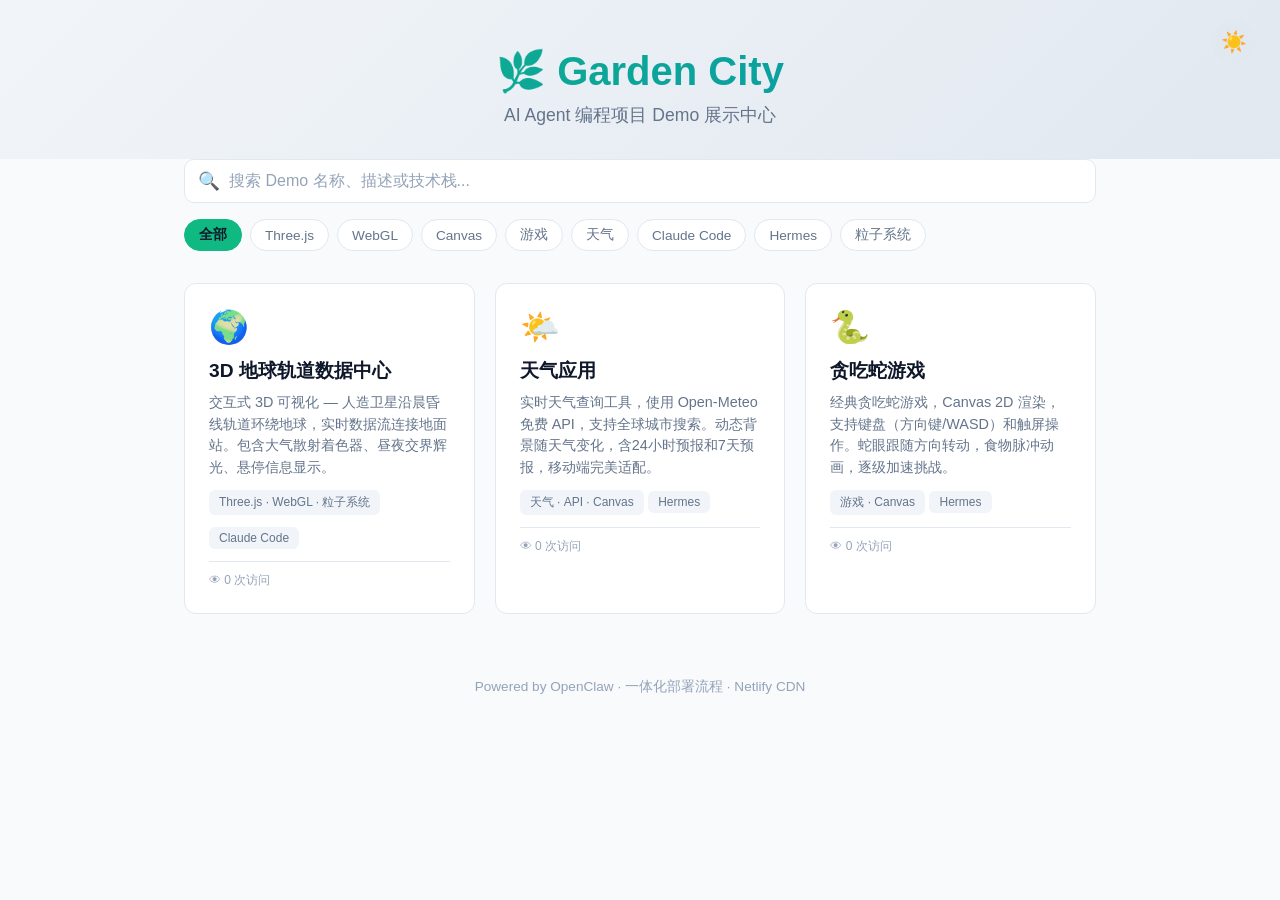
==== index.html @ d99835b2 "feat: 添加天气应用和贪吃蛇游戏 Demo - 新增 demos/weather-app/ — 实时天气查询，使用 Open-Meteo 免费 API - 新增 demos/snake-game/" ====
<!DOCTYPE html>
<html lang="zh-CN" data-theme="dark">
<head>
  <meta charset="UTF-8">
  <meta name="viewport" content="width=device-width, initial-scale=1.0">
  <title>Garden City — AI Agent Demo Hub</title>

  <!-- SEO Meta Tags -->
  <meta name="description" content="所有 AI Agent 的编程项目 Demo 统一展示中心">
  <meta name="keywords" content="AI Agent, Demo, 编程, OpenClaw, Claude Code, Hermes">
  <meta name="author" content="AI Agent Team">
  <meta name="robots" content="index, follow">

  <!-- Open Graph Tags -->
  <meta property="og:title" content="Garden City — AI Agent Demo Hub">
  <meta property="og:description" content="所有 AI Agent 的编程项目 Demo 统一展示中心">
  <meta property="og:type" content="website">
  <meta property="og:url" content="https://garden-city.netlify.app">
  <meta property="og:site_name" content="Garden City">

  <!-- Twitter Card Tags -->
  <meta name="twitter:card" content="summary_large_image">
  <meta name="twitter:title" content="Garden City — AI Agent Demo Hub">
  <meta name="twitter:description" content="所有 AI Agent 的编程项目 Demo 统一展示中心">

  <!-- Favicon -->
  <link rel="icon" type="image/svg+xml" href="favicon.svg">

  <!-- PWA 清单文件 -->
  <link rel="manifest" href="manifest.json">
  <meta name="theme-color" content="#34d399">
  <meta name="apple-mobile-web-app-capable" content="yes">
  <meta name="apple-mobile-web-app-status-bar-style" content="black-translucent">

  <!-- JSON-LD Structured Data -->
  <script type="application/ld+json">
  {
    "@context": "https://schema.org",
    "@type": "WebSite",
    "name": "Garden City",
    "url": "https://garden-city.netlify.app",
    "description": "AI Agent 编程项目 Demo 展示中心",
    "author": {
      "@type": "Organization",
      "name": "AI Agent Team"
    }
  }
  </script>

  <style>
    /* CSS 变量 - 暗色主题（默认） */
    :root,
    [data-theme="dark"] {
      --bg-primary: #0f172a;
      --bg-secondary: #1e293b;
      --bg-card: #1e293b;
      --text-primary: #e2e8f0;
      --text-secondary: #94a3b8;
      --text-muted: #64748b;
      --border-color: #334155;
      --accent-primary: #34d399;
      --accent-secondary: #06b6d4;
      --header-gradient-start: #1e293b;
      --header-gradient-end: #0f172a;
      --card-title: #f1f5f9;
      --card-shadow: rgba(0,0,0,0.3);
      --tag-bg: #334155;
      --clear-btn-bg: #334155;
      --clear-btn-hover: #475569;
      --footer-color: #475569;
      --theme-toggle-bg: #334155;
      --theme-toggle-hover: #475569;
    }

    /* CSS 变量 - 亮色主题 */
    [data-theme="light"] {
      --bg-primary: #f8fafc;
      --bg-secondary: #ffffff;
      --bg-card: #ffffff;
      --text-primary: #1e293b;
      --text-secondary: #64748b;
      --text-muted: #94a3b8;
      --border-color: #e2e8f0;
      --accent-primary: #10b981;
      --accent-secondary: #0891b2;
      --header-gradient-start: #f1f5f9;
      --header-gradient-end: #e2e8f0;
      --card-title: #0f172a;
      --card-shadow: rgba(0,0,0,0.1);
      --tag-bg: #f1f5f9;
      --clear-btn-bg: #e2e8f0;
      --clear-btn-hover: #cbd5e1;
      --footer-color: #94a3b8;
      --theme-toggle-bg: #e2e8f0;
      --theme-toggle-hover: #cbd5e1;
    }

    * { margin: 0; padding: 0; box-sizing: border-box; }
    body {
      font-family: -apple-system, BlinkMacSystemFont, 'Segoe UI', sans-serif;
      background: var(--bg-primary);
      color: var(--text-primary);
      min-height: 100vh;
      display: flex;
      flex-direction: column;
      align-items: center;
      transition: background-color 0.3s ease, color 0.3s ease;
    }
    .header {
      position: relative;
      width: 100%;
      padding: 48px 24px 32px;
      text-align: center;
      background: linear-gradient(135deg, var(--header-gradient-start) 0%, var(--header-gradient-end) 100%);
      transition: background 0.3s ease;
    }
    .header h1 {
      font-size: 2.5rem;
      background: linear-gradient(135deg, var(--accent-primary), var(--accent-secondary));
      -webkit-background-clip: text;
      -webkit-text-fill-color: transparent;
      margin-bottom: 8px;
    }
    .header p { color: var(--text-secondary); font-size: 1.1rem; transition: color 0.3s ease; }

    /* 主题切换按钮 */
    .theme-toggle {
      position: absolute;
      top: 20px;
      right: 24px;
      background: var(--theme-toggle-bg);
      border: 1px solid var(--border-color);
      border-radius: 50%;
      width: 44px;
      height: 44px;
      cursor: pointer;
      display: flex;
      align-items: center;
      justify-content: center;
      font-size: 1.3rem;
      transition: background 0.3s ease, border-color 0.3s ease, transform 0.2s;
      z-index: 10;
    }
    .theme-toggle:hover {
      background: var(--theme-toggle-hover);
      transform: scale(1.1);
    }
    .theme-toggle:active {
      transform: scale(0.95);
    }
    .theme-toggle .icon-sun,
    .theme-toggle .icon-moon {
      transition: opacity 0.3s ease, transform 0.3s ease;
      position: absolute;
    }
    .theme-toggle .icon-sun {
      opacity: 0;
      transform: rotate(-90deg) scale(0);
    }
    .theme-toggle .icon-moon {
      opacity: 1;
      transform: rotate(0deg) scale(1);
    }
    [data-theme="light"] .theme-toggle .icon-sun {
      opacity: 1;
      transform: rotate(0deg) scale(1);
    }
    [data-theme="light"] .theme-toggle .icon-moon {
      opacity: 0;
      transform: rotate(90deg) scale(0);
    }

    /* 搜索和筛选区域 */
    .search-filter {
      max-width: 960px;
      width: 100%;
      padding: 0 24px 16px;
    }
    .search-box {
      position: relative;
      margin-bottom: 16px;
    }
    .search-box input {
      width: 100%;
      padding: 12px 16px 12px 44px;
      background: var(--bg-card);
      border: 1px solid var(--border-color);
      border-radius: 10px;
      color: var(--text-primary);
      font-size: 1rem;
      outline: none;
      transition: border-color 0.2s, box-shadow 0.2s, background 0.3s ease, color 0.3s ease;
    }
    .search-box input::placeholder {
      color: var(--text-muted);
    }
    .search-box input:focus {
      border-color: var(--accent-primary);
      box-shadow: 0 0 0 3px rgba(52, 211, 153, 0.15);
    }
    .search-box .search-icon {
      position: absolute;
      left: 14px;
      top: 50%;
      transform: translateY(-50%);
      color: var(--text-muted);
      font-size: 1.1rem;
      pointer-events: none;
    }
    .search-box .clear-btn {
      position: absolute;
      right: 12px;
      top: 50%;
      transform: translateY(-50%);
      background: var(--clear-btn-bg);
      border: none;
      color: var(--text-secondary);
      font-size: 0.85rem;
      cursor: pointer;
      padding: 4px 8px;
      border-radius: 6px;
      display: none;
      transition: background 0.2s;
    }
    .search-box .clear-btn:hover {
      background: var(--clear-btn-hover);
    }
    .search-box .clear-btn.visible {
      display: block;
    }

    /* 标签筛选按钮 */
    .filter-tags {
      display: flex;
      flex-wrap: wrap;
      gap: 8px;
    }
    .filter-tag {
      padding: 6px 14px;
      background: var(--bg-card);
      border: 1px solid var(--border-color);
      border-radius: 20px;
      color: var(--text-secondary);
      font-size: 0.85rem;
      cursor: pointer;
      transition: all 0.2s;
      user-select: none;
    }
    .filter-tag:hover {
      border-color: var(--accent-primary);
      color: var(--accent-primary);
    }
    .filter-tag.active {
      background: var(--accent-primary);
      border-color: var(--accent-primary);
      color: #0f172a;
      font-weight: 600;
    }

    .container {
      max-width: 960px;
      width: 100%;
      padding: 16px 24px 32px;
    }
    .demo-grid {
      display: grid;
      grid-template-columns: repeat(auto-fill, minmax(280px, 1fr));
      gap: 20px;
    }
    .demo-card {
      background: var(--bg-card);
      border-radius: 12px;
      padding: 24px;
      transition: transform 0.2s, box-shadow 0.2s, background 0.3s ease, border-color 0.3s ease;
      text-decoration: none;
      color: inherit;
      display: block;
      border: 1px solid var(--border-color);
    }
    .demo-card:hover {
      transform: translateY(-4px);
      box-shadow: 0 8px 24px var(--card-shadow);
      border-color: var(--accent-primary);
    }
    .demo-card .icon { font-size: 2rem; margin-bottom: 12px; }
    .demo-card h3 { font-size: 1.2rem; margin-bottom: 8px; color: var(--card-title); transition: color 0.3s ease; }
    .demo-card p { font-size: 0.9rem; color: var(--text-secondary); line-height: 1.5; transition: color 0.3s ease; }
    .demo-card .tag {
      display: inline-block;
      margin-top: 12px;
      padding: 4px 10px;
      background: var(--tag-bg);
      border-radius: 6px;
      font-size: 0.75rem;
      color: var(--text-secondary);
      transition: background 0.3s ease, color 0.3s ease;
    }

    /* 访问统计样式 */
    .demo-stats {
      display: flex;
      align-items: center;
      gap: 12px;
      margin-top: 12px;
      padding-top: 10px;
      border-top: 1px solid var(--border-color);
      font-size: 0.75rem;
      color: var(--text-muted);
      transition: border-color 0.3s ease, color 0.3s ease;
    }
    .demo-stats .stats-visits {
      white-space: nowrap;
    }
    .demo-stats .stats-date {
      white-space: nowrap;
    }

    /* 隐藏的卡片（筛选时用） */
    .demo-card.hidden {
      display: none;
    }

    /* 无结果提示 */
    .no-results {
      text-align: center;
      padding: 60px 24px;
      color: var(--text-muted);
      display: none;
      transition: color 0.3s ease;
    }
    .no-results.visible {
      display: block;
    }
    .no-results .icon { font-size: 3rem; margin-bottom: 12px; }
    .no-results p { font-size: 1rem; }

    .empty {
      text-align: center;
      padding: 80px 24px;
      color: var(--text-muted);
    }
    .empty .icon { font-size: 4rem; margin-bottom: 16px; }
    .footer {
      text-align: center;
      padding: 32px 24px;
      color: var(--footer-color);
      font-size: 0.85rem;
      transition: color 0.3s ease;
    }

    /* 移动端响应式 */
    @media (max-width: 600px) {
      .header { padding: 32px 16px 24px; }
      .header h1 { font-size: 1.8rem; }
      .header p { font-size: 0.95rem; }
      .search-filter { padding: 0 16px 12px; }
      .search-box input { font-size: 0.9rem; padding: 10px 14px 10px 40px; }
      .filter-tag { padding: 5px 12px; font-size: 0.8rem; }
      .container { padding: 12px 16px 24px; }
      .demo-grid { grid-template-columns: 1fr; }
      .theme-toggle { top: 16px; right: 16px; width: 40px; height: 40px; font-size: 1.1rem; }
    }

    /* ========== Loading 动画 ========== */
    /* 骨架屏 Loading 效果 — 页面加载时显示 */
    .loading-overlay {
      position: fixed;
      inset: 0;
      z-index: 9999;
      background: var(--bg-primary);
      display: flex;
      flex-direction: column;
      align-items: center;
      justify-content: center;
      transition: opacity 0.4s ease, visibility 0.4s ease;
    }
    .loading-overlay.fade-out {
      opacity: 0;
      visibility: hidden;
    }
    /* 旋转加载图标 */
    .loading-spinner {
      width: 48px;
      height: 48px;
      border: 4px solid var(--border-color);
      border-top-color: var(--accent-primary);
      border-radius: 50%;
      animation: spin 0.8s linear infinite;
    }
    @keyframes spin {
      to { transform: rotate(360deg); }
    }
    .loading-text {
      margin-top: 16px;
      font-size: 0.95rem;
      color: var(--text-secondary);
    }
    /* 骨架屏卡片效果 — 模拟内容占位 */
    .skeleton-grid {
      max-width: 960px;
      width: 100%;
      padding: 16px 24px 32px;
      display: grid;
      grid-template-columns: repeat(auto-fill, minmax(280px, 1fr));
      gap: 20px;
    }
    .skeleton-card {
      background: var(--bg-card);
      border: 1px solid var(--border-color);
      border-radius: 12px;
      padding: 24px;
      overflow: hidden;
      position: relative;
    }
    .skeleton-card::after {
      content: '';
      position: absolute;
      inset: 0;
      background: linear-gradient(90deg, transparent 0%, rgba(255,255,255,0.04) 50%, transparent 100%);
      animation: shimmer 1.5s ease-in-out infinite;
    }
    @keyframes shimmer {
      0%   { transform: translateX(-100%); }
      100% { transform: translateX(100%); }
    }
    .skeleton-icon {
      width: 48px; height: 48px;
      border-radius: 8px;
      background: var(--border-color);
      margin-bottom: 12px;
    }
    .skeleton-title {
      width: 70%;
      height: 18px;
      border-radius: 4px;
      background: var(--border-color);
      margin-bottom: 10px;
    }
    .skeleton-desc {
      width: 100%;
      height: 12px;
      border-radius: 4px;
      background: var(--border-color);
      margin-bottom: 6px;
    }
    .skeleton-desc.short {
      width: 60%;
    }
    .skeleton-tag {
      width: 100px;
      height: 20px;
      border-radius: 6px;
      background: var(--border-color);
      margin-top: 12px;
    }
  </style>
</head>
<body>
  <!-- Loading 骨架屏覆盖层 — 页面内容就绪后自动隐藏 -->
  <div class="loading-overlay" id="loadingOverlay">
    <div class="loading-spinner"></div>
    <span class="loading-text">加载中...</span>
    <!-- 骨架屏卡片预览 -->
    <div class="skeleton-grid" style="margin-top: 32px;">
      <div class="skeleton-card">
        <div class="skeleton-icon"></div>
        <div class="skeleton-title"></div>
        <div class="skeleton-desc"></div>
        <div class="skeleton-desc short"></div>
        <div class="skeleton-tag"></div>
      </div>
      <div class="skeleton-card">
        <div class="skeleton-icon"></div>
        <div class="skeleton-title"></div>
        <div class="skeleton-desc"></div>
        <div class="skeleton-desc short"></div>
        <div class="skeleton-tag"></div>
      </div>
    </div>
  </div>

  <div class="header">
    <button class="theme-toggle" id="themeToggle" title="切换主题">
      <span class="icon-sun">☀️</span>
      <span class="icon-moon">🌙</span>
    </button>
    <h1>🌿 Garden City</h1>
    <p>AI Agent 编程项目 Demo 展示中心</p>
  </div>

  <!-- 搜索框和标签筛选 -->
  <div class="search-filter">
    <div class="search-box">
      <span class="search-icon">🔍</span>
      <input type="text" id="searchInput" placeholder="搜索 Demo 名称、描述或技术栈..." autocomplete="off">
      <button class="clear-btn" id="clearBtn" title="清空搜索">✕</button>
    </div>
    <div class="filter-tags" id="filterTags">
      <button class="filter-tag active" data-tag="all">全部</button>
      <button class="filter-tag" data-tag="Three.js">Three.js</button>
      <button class="filter-tag" data-tag="WebGL">WebGL</button>
      <button class="filter-tag" data-tag="Canvas">Canvas</button>
      <button class="filter-tag" data-tag="游戏">游戏</button>
      <button class="filter-tag" data-tag="天气">天气</button>
      <button class="filter-tag" data-tag="Claude Code">Claude Code</button>
      <button class="filter-tag" data-tag="Hermes">Hermes</button>
      <button class="filter-tag" data-tag="粒子系统">粒子系统</button>
    </div>
  </div>

  <div class="container">
    <div class="demo-grid" id="demoGrid">
      <!-- 3D 地球轨道数据中心 -->
      <a href="demos/3d-earth/" class="demo-card" data-demo-id="3d-earth" data-tags="Three.js,WebGL,粒子系统,Claude Code">
        <div class="icon">🌍</div>
        <h3>3D 地球轨道数据中心</h3>
        <p>交互式 3D 可视化 — 人造卫星沿晨昏线轨道环绕地球，实时数据流连接地面站。包含大气散射着色器、昼夜交界辉光、悬停信息显示。</p>
        <span class="tag">Three.js · WebGL · 粒子系统</span>
        <span class="tag">Claude Code</span>
      </a>

      <!-- 天气应用 -->
      <a href="demos/weather-app/" class="demo-card" data-demo-id="weather-app" data-tags="天气,Canvas,API,Hermes">
        <div class="icon">🌤️</div>
        <h3>天气应用</h3>
        <p>实时天气查询工具，使用 Open-Meteo 免费 API，支持全球城市搜索。动态背景随天气变化，含24小时预报和7天预报，移动端完美适配。</p>
        <span class="tag">天气 · API · Canvas</span>
        <span class="tag">Hermes</span>
      </a>

      <!-- 贪吃蛇游戏 -->
      <a href="demos/snake-game/" class="demo-card" data-demo-id="snake-game" data-tags="游戏,Canvas,Hermes">
        <div class="icon">🐍</div>
        <h3>贪吃蛇游戏</h3>
        <p>经典贪吃蛇游戏，Canvas 2D 渲染，支持键盘（方向键/WASD）和触屏操作。蛇眼跟随方向转动，食物脉冲动画，逐级加速挑战。</p>
        <span class="tag">游戏 · Canvas</span>
        <span class="tag">Hermes</span>
      </a>
    </div>

    <!-- 无搜索结果提示 -->
    <div class="no-results" id="noResults">
      <div class="icon">🔍</div>
      <p>没有找到匹配的 Demo</p>
    </div>
  </div>

  <div class="footer">
    Powered by OpenClaw · 一体化部署流程 · Netlify CDN
  </div>

  <!-- 访问统计脚本（defer 异步加载，不阻塞渲染） -->
  <script src="stats.js" defer></script>

  <script>
    // ========== 性能优化：Loading 动画 + Service Worker 注册 ==========

    // 隐藏 Loading 骨架屏
    function hideLoadingOverlay() {
      var overlay = document.getElementById('loadingOverlay');
      if (overlay) {
        overlay.classList.add('fade-out');
        // 动画结束后移除 DOM
        setTimeout(function () {
          overlay.remove();
        }, 500);
      }
    }

    // 页面加载完成后隐藏 Loading
    if (document.readyState === 'complete') {
      hideLoadingOverlay();
    } else {
      window.addEventListener('load', hideLoadingOverlay);
    }

    // 安全保底：最长显示 3 秒后强制隐藏
    setTimeout(hideLoadingOverlay, 3000);

    // 注册 Service Worker（PWA 离线缓存支持）
    if ('serviceWorker' in navigator) {
      window.addEventListener('load', function () {
        navigator.serviceWorker.register('/sw.js')
          .then(function (reg) {
            console.log('[App] Service Worker registered, scope:', reg.scope);
          })
          .catch(function (err) {
            console.warn('[App] Service Worker registration failed:', err);
          });
      });
    }

    // 渲染卡片上的访问统计（在 stats.js 加载完成后执行）
    if (typeof GardenStats !== 'undefined') {
      GardenStats.renderCards();
    } else {
      // stats.js 使用 defer，可能还未加载完成
      window.addEventListener('load', function () {
        if (typeof GardenStats !== 'undefined') {
          GardenStats.renderCards();
        }
      });
    }
  </script>

  <script>
    // 主题切换功能
    (function () {
      const html = document.documentElement;
      const themeToggle = document.getElementById('themeToggle');
      const STORAGE_KEY = 'garden-city-theme';

      // 获取初始主题：优先 localStorage，其次系统偏好
      function getInitialTheme() {
        const saved = localStorage.getItem(STORAGE_KEY);
        if (saved === 'light' || saved === 'dark') return saved;
        // 检测系统偏好
        if (window.matchMedia && window.matchMedia('(prefers-color-scheme: light)').matches) {
          return 'light';
        }
        return 'dark';
      }

      // 应用主题
      function applyTheme(theme) {
        html.setAttribute('data-theme', theme);
        localStorage.setItem(STORAGE_KEY, theme);
      }

      // 初始化主题
      applyTheme(getInitialTheme());

      // 切换按钮点击事件
      themeToggle.addEventListener('click', function () {
        const current = html.getAttribute('data-theme');
        const next = current === 'dark' ? 'light' : 'dark';
        applyTheme(next);
      });

      // 监听系统主题变化（可选：如果用户未手动选择则跟随系统）
      if (window.matchMedia) {
        window.matchMedia('(prefers-color-scheme: dark)').addEventListener('change', function (e) {
          const saved = localStorage.getItem(STORAGE_KEY);
          // 仅当用户未手动设置时才跟随系统
          if (!saved) {
            applyTheme(e.matches ? 'dark' : 'light');
          }
        });
      }
    })();

    // 搜索和筛选功能
    (function () {
      const searchInput = document.getElementById('searchInput');
      const clearBtn = document.getElementById('clearBtn');
      const filterTags = document.getElementById('filterTags');
      const demoGrid = document.getElementById('demoGrid');
      const noResults = document.getElementById('noResults');
      const cards = demoGrid.querySelectorAll('.demo-card');
      const tagButtons = filterTags.querySelectorAll('.filter-tag');

      let activeTag = 'all'; // 当前激活的标签

      // 清空搜索框
      clearBtn.addEventListener('click', function () {
        searchInput.value = '';
        clearBtn.classList.remove('visible');
        filterCards();
        searchInput.focus();
      });

      // 搜索框输入事件 — 实时过滤
      searchInput.addEventListener('input', function () {
        clearBtn.classList.toggle('visible', searchInput.value.length > 0);
        filterCards();
      });

      // 标签按钮点击事件
      tagButtons.forEach(function (btn) {
        btn.addEventListener('click', function () {
          // 更新激活状态
          tagButtons.forEach(function (b) { b.classList.remove('active'); });
          btn.classList.add('active');
          activeTag = btn.getAttribute('data-tag');
          filterCards();
        });
      });

      // 核心过滤逻辑
      function filterCards() {
        const query = searchInput.value.trim().toLowerCase();
        let visibleCount = 0;

        cards.forEach(function (card) {
          const title = card.querySelector('h3').textContent.toLowerCase();
          const desc = card.querySelector('p').textContent.toLowerCase();
          const tags = (card.getAttribute('data-tags') || '').toLowerCase();
          const tagSpan = card.querySelector('.tag');
          const tagText = tagSpan ? tagSpan.textContent.toLowerCase() : '';

          // 搜索匹配：标题、描述、标签
          const matchesSearch = !query
            || title.includes(query)
            || desc.includes(query)
            || tags.includes(query)
            || tagText.includes(query);

          // 标签匹配
          const matchesTag = activeTag === 'all'
            || tags.split(',').some(function (t) { return t.trim() === activeTag.toLowerCase(); });

          if (matchesSearch && matchesTag) {
            card.classList.remove('hidden');
            visibleCount++;
          } else {
            card.classList.add('hidden');
          }
        });

        // 显示/隐藏无结果提示
        noResults.classList.toggle('visible', visibleCount === 0);
      }
    })();
  </script>
</body>
</html>
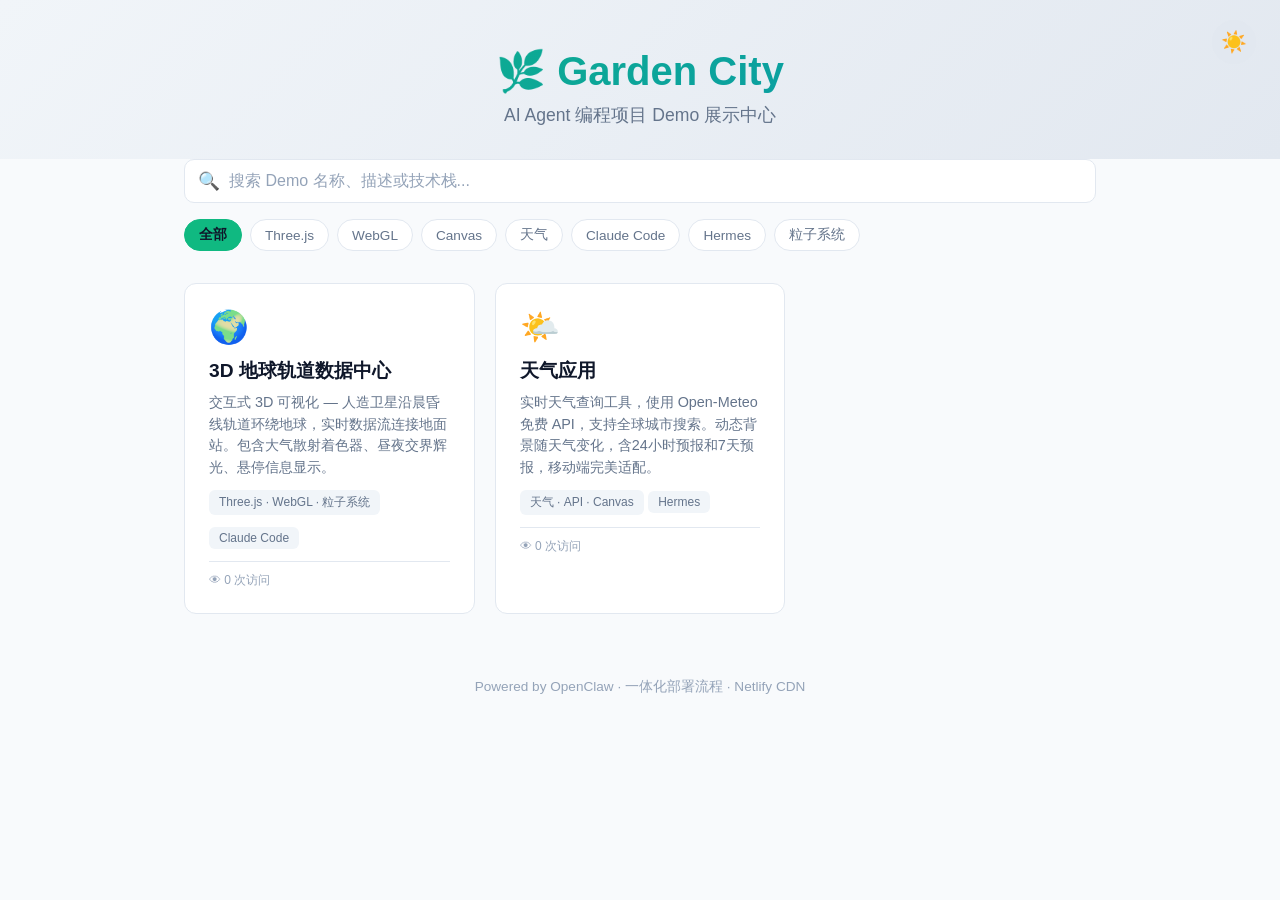
==== commit 78e667ff: "feat: 项目优化 — 返回按钮 + 移除贪吃蛇 + 完善项目规则 - 3D 地球 Demo 添加返回主页按钮 - 移除贪吃蛇游戏 Demo（从首页、项目结构、文档） - README.md 新增分" ====
--- a/index.html
+++ b/index.html
@@ -333,6 +333,19 @@
     }
     .no-results .icon { font-size: 3rem; margin-bottom: 12px; }
     .no-results p { font-size: 1rem; }
+
+    /* 屏幕阅读器专用 - 仅对辅助技术可见 */
+    .sr-only {
+      position: absolute;
+      width: 1px;
+      height: 1px;
+      padding: 0;
+      margin: -1px;
+      overflow: hidden;
+      clip: rect(0, 0, 0, 0);
+      white-space: nowrap;
+      border: 0;
+    }
 
     .empty {
       text-align: center;
@@ -489,29 +502,29 @@
   </div>
 
   <!-- 搜索框和标签筛选 -->
-  <div class="search-filter">
+  <div class="search-filter" role="search" aria-label="Demo 搜索和筛选">
     <div class="search-box">
-      <span class="search-icon">🔍</span>
-      <input type="text" id="searchInput" placeholder="搜索 Demo 名称、描述或技术栈..." autocomplete="off">
-      <button class="clear-btn" id="clearBtn" title="清空搜索">✕</button>
+      <span class="search-icon" aria-hidden="true">🔍</span>
+      <input type="text" id="searchInput" placeholder="搜索 Demo 名称、描述或技术栈..." autocomplete="off" aria-label="搜索 Demo" aria-describedby="searchHelp">
+      <span id="searchHelp" class="sr-only">输入关键词搜索 Demo 名称、描述或技术栈</span>
+      <button class="clear-btn" id="clearBtn" title="清空搜索" aria-label="清空搜索" aria-hidden="true">✕</button>
     </div>
-    <div class="filter-tags" id="filterTags">
-      <button class="filter-tag active" data-tag="all">全部</button>
-      <button class="filter-tag" data-tag="Three.js">Three.js</button>
-      <button class="filter-tag" data-tag="WebGL">WebGL</button>
-      <button class="filter-tag" data-tag="Canvas">Canvas</button>
-      <button class="filter-tag" data-tag="游戏">游戏</button>
-      <button class="filter-tag" data-tag="天气">天气</button>
-      <button class="filter-tag" data-tag="Claude Code">Claude Code</button>
-      <button class="filter-tag" data-tag="Hermes">Hermes</button>
-      <button class="filter-tag" data-tag="粒子系统">粒子系统</button>
+    <div class="filter-tags" id="filterTags" role="group" aria-label="Demo 分类筛选">
+      <button class="filter-tag active" data-tag="all" aria-pressed="true">全部</button>
+      <button class="filter-tag" data-tag="Three.js" aria-pressed="false">Three.js</button>
+      <button class="filter-tag" data-tag="WebGL" aria-pressed="false">WebGL</button>
+      <button class="filter-tag" data-tag="Canvas" aria-pressed="false">Canvas</button>
+      <button class="filter-tag" data-tag="天气" aria-pressed="false">天气</button>
+      <button class="filter-tag" data-tag="Claude Code" aria-pressed="false">Claude Code</button>
+      <button class="filter-tag" data-tag="Hermes" aria-pressed="false">Hermes</button>
+      <button class="filter-tag" data-tag="粒子系统" aria-pressed="false">粒子系统</button>
     </div>
   </div>
 
-  <div class="container">
-    <div class="demo-grid" id="demoGrid">
-      <!-- 3D 地球轨道数据中心 -->
-      <a href="demos/3d-earth/" class="demo-card" data-demo-id="3d-earth" data-tags="Three.js,WebGL,粒子系统,Claude Code">
+  <main class="container" aria-label="Demo 列表">
+    <div class="demo-grid" id="demoGrid" role="list" aria-label="AI Agent Demo 展示列表">
+       <!-- 3D 地球轨道数据中心 -->
+       <a href="demos/3d-earth/" class="demo-card" data-demo-id="3d-earth" data-tags="Three.js,WebGL,粒子系统,Claude Code" role="listitem" aria-label="3D 地球轨道数据中心: 交互式 3D 可视化，使用 Three.js 和 WebGL 技术">
         <div class="icon">🌍</div>
         <h3>3D 地球轨道数据中心</h3>
         <p>交互式 3D 可视化 — 人造卫星沿晨昏线轨道环绕地球，实时数据流连接地面站。包含大气散射着色器、昼夜交界辉光、悬停信息显示。</p>
@@ -520,32 +533,23 @@
       </a>
 
       <!-- 天气应用 -->
-      <a href="demos/weather-app/" class="demo-card" data-demo-id="weather-app" data-tags="天气,Canvas,API,Hermes">
+      <a href="demos/weather-app/" class="demo-card" data-demo-id="weather-app" data-tags="天气,Canvas,API,Hermes" role="listitem" aria-label="天气应用: 实时天气查询工具，使用 Open-Meteo API 和 Canvas 技术">
         <div class="icon">🌤️</div>
         <h3>天气应用</h3>
         <p>实时天气查询工具，使用 Open-Meteo 免费 API，支持全球城市搜索。动态背景随天气变化，含24小时预报和7天预报，移动端完美适配。</p>
         <span class="tag">天气 · API · Canvas</span>
         <span class="tag">Hermes</span>
       </a>
-
-      <!-- 贪吃蛇游戏 -->
-      <a href="demos/snake-game/" class="demo-card" data-demo-id="snake-game" data-tags="游戏,Canvas,Hermes">
-        <div class="icon">🐍</div>
-        <h3>贪吃蛇游戏</h3>
-        <p>经典贪吃蛇游戏，Canvas 2D 渲染，支持键盘（方向键/WASD）和触屏操作。蛇眼跟随方向转动，食物脉冲动画，逐级加速挑战。</p>
-        <span class="tag">游戏 · Canvas</span>
-        <span class="tag">Hermes</span>
-      </a>
     </div>
 
     <!-- 无搜索结果提示 -->
-    <div class="no-results" id="noResults">
+    <div class="no-results" id="noResults" role="status" aria-live="polite" aria-atomic="true">
       <div class="icon">🔍</div>
       <p>没有找到匹配的 Demo</p>
     </div>
-  </div>
-
-  <div class="footer">
+  </main>
+
+  <footer class="footer" role="contentinfo" aria-label="页脚">
     Powered by OpenClaw · 一体化部署流程 · Netlify CDN
   </div>
 
@@ -678,9 +682,13 @@
       // 标签按钮点击事件
       tagButtons.forEach(function (btn) {
         btn.addEventListener('click', function () {
-          // 更新激活状态
-          tagButtons.forEach(function (b) { b.classList.remove('active'); });
+          // 更新激活状态和 aria-pressed
+          tagButtons.forEach(function (b) {
+            b.classList.remove('active');
+            b.setAttribute('aria-pressed', 'false');
+          });
           btn.classList.add('active');
+          btn.setAttribute('aria-pressed', 'true');
           activeTag = btn.getAttribute('data-tag');
           filterCards();
         });
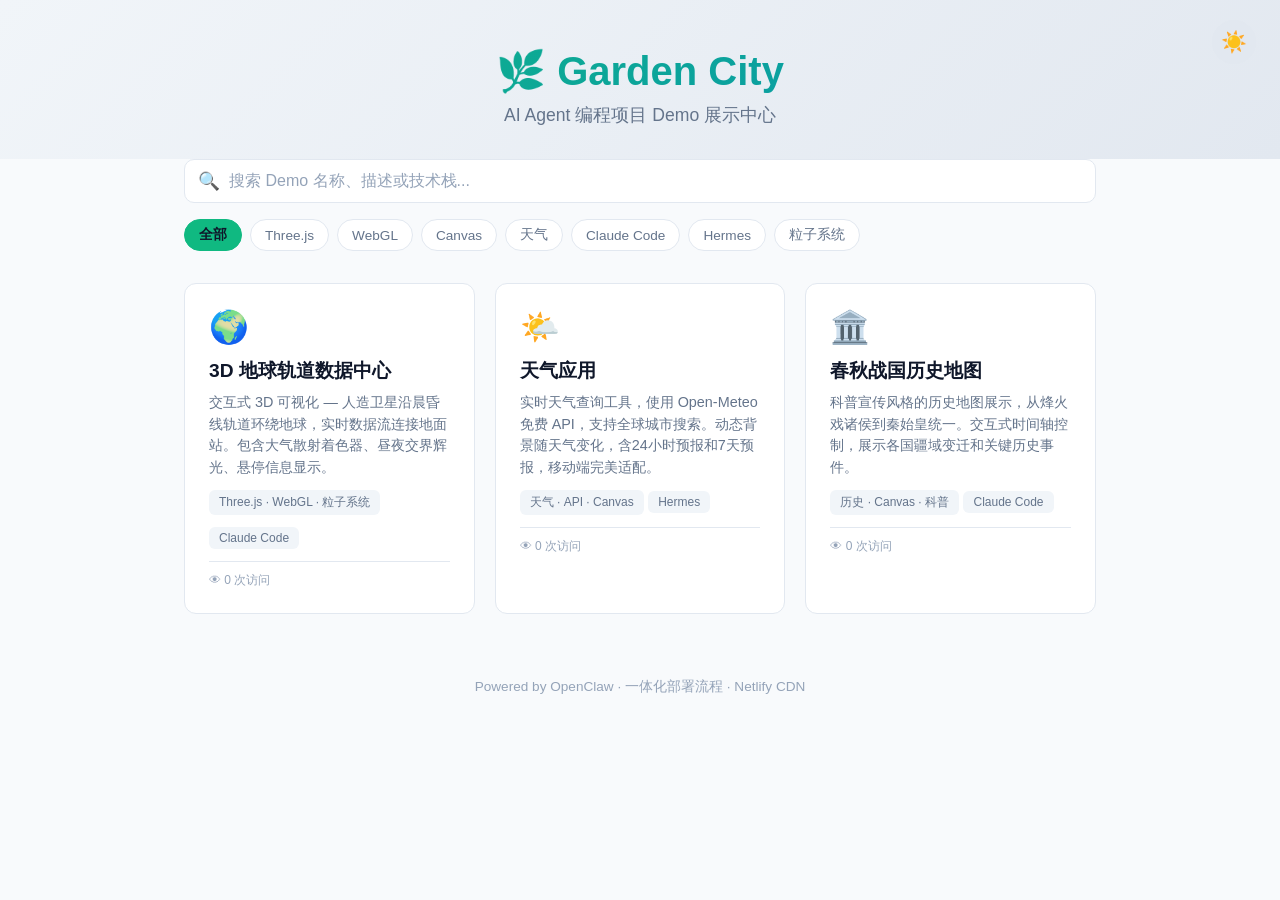
==== commit ec1f020f: "feat: 首页添加春秋战国历史地图 Demo 入口" ====
--- a/index.html
+++ b/index.html
@@ -540,6 +540,15 @@
         <span class="tag">天气 · API · Canvas</span>
         <span class="tag">Hermes</span>
       </a>
+
+      <!-- 春秋战国历史地图 -->
+      <a href="demos/warring-states/" class="demo-card" data-demo-id="warring-states" data-tags="历史,Canvas,科普,Claude Code" role="listitem" aria-label="春秋战国历史地图: 交互式历史地图，展示诸侯国疆域变迁">
+        <div class="icon">🏛️</div>
+        <h3>春秋战国历史地图</h3>
+        <p>科普宣传风格的历史地图展示，从烽火戏诸侯到秦始皇统一。交互式时间轴控制，展示各国疆域变迁和关键历史事件。</p>
+        <span class="tag">历史 · Canvas · 科普</span>
+        <span class="tag">Claude Code</span>
+      </a>
     </div>
 
     <!-- 无搜索结果提示 -->
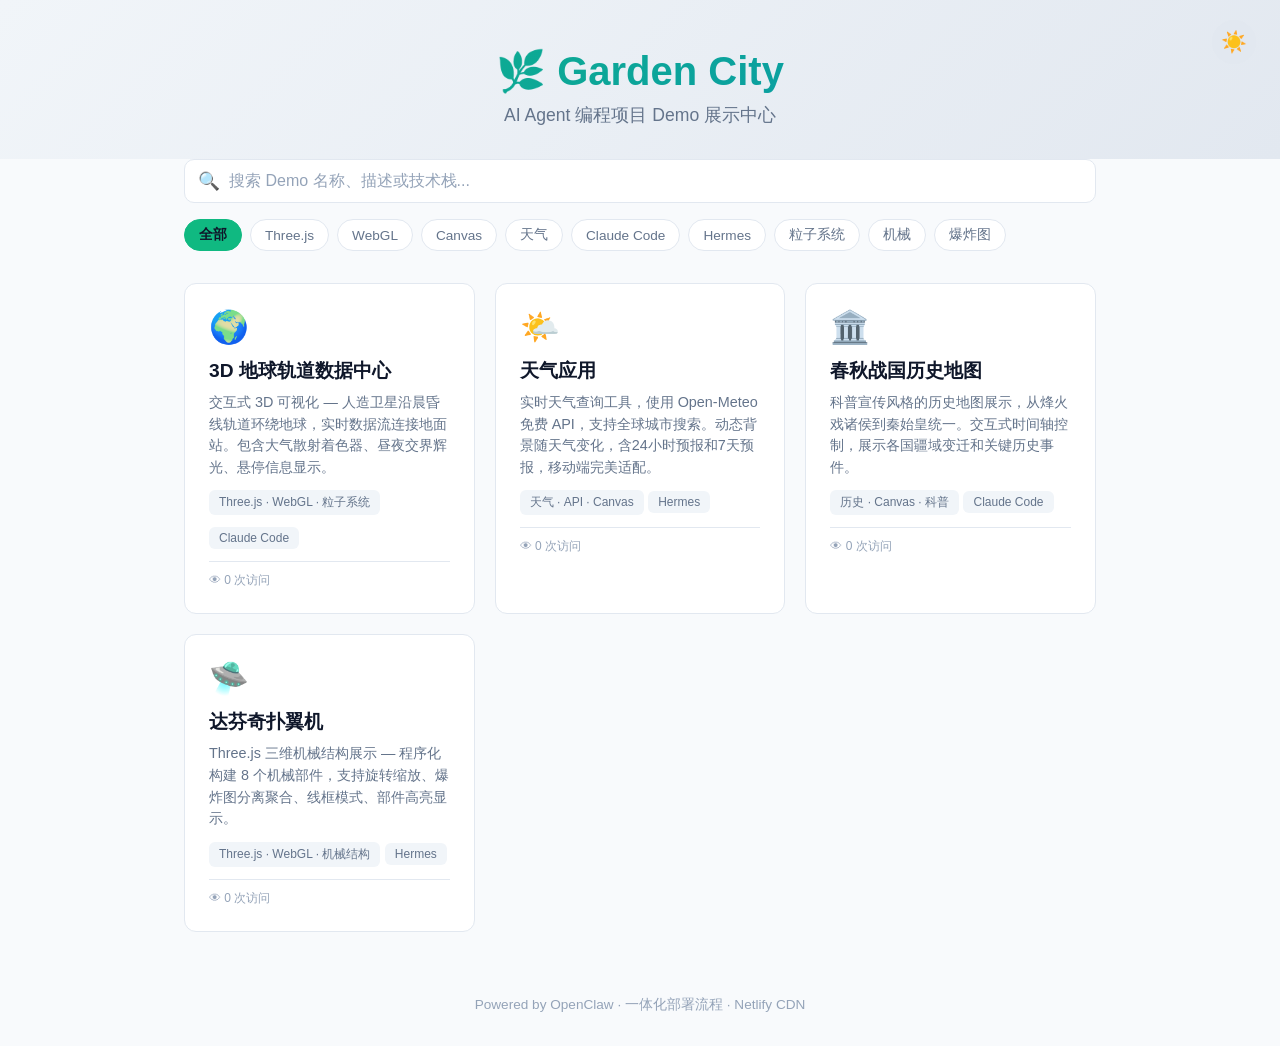
==== commit c693ad21: "feat: 新增达芬奇扑翼机 Three.js 机械结构交互展示 Demo" ====
--- a/index.html
+++ b/index.html
@@ -518,6 +518,8 @@
       <button class="filter-tag" data-tag="Claude Code" aria-pressed="false">Claude Code</button>
       <button class="filter-tag" data-tag="Hermes" aria-pressed="false">Hermes</button>
       <button class="filter-tag" data-tag="粒子系统" aria-pressed="false">粒子系统</button>
+      <button class="filter-tag" data-tag="机械" aria-pressed="false">机械</button>
+      <button class="filter-tag" data-tag="爆炸图" aria-pressed="false">爆炸图</button>
     </div>
   </div>
 
@@ -548,6 +550,15 @@
         <p>科普宣传风格的历史地图展示，从烽火戏诸侯到秦始皇统一。交互式时间轴控制，展示各国疆域变迁和关键历史事件。</p>
         <span class="tag">历史 · Canvas · 科普</span>
         <span class="tag">Claude Code</span>
+      </a>
+
+      <!-- 达芬奇扑翼机 -->
+      <a href="demos/da-vinci-ornithopter/" class="demo-card" data-demo-id="da-vinci-ornithopter" data-tags="Three.js,WebGL,机械,爆炸图,Hermes" role="listitem" aria-label="达芬奇扑翼机: 三维机械结构展示，旋转缩放与爆炸图">
+        <div class="icon">🛸</div>
+        <h3>达芬奇扑翼机</h3>
+        <p>Three.js 三维机械结构展示 — 程序化构建 8 个机械部件，支持旋转缩放、爆炸图分离聚合、线框模式、部件高亮显示。</p>
+        <span class="tag">Three.js · WebGL · 机械结构</span>
+        <span class="tag">Hermes</span>
       </a>
     </div>
 
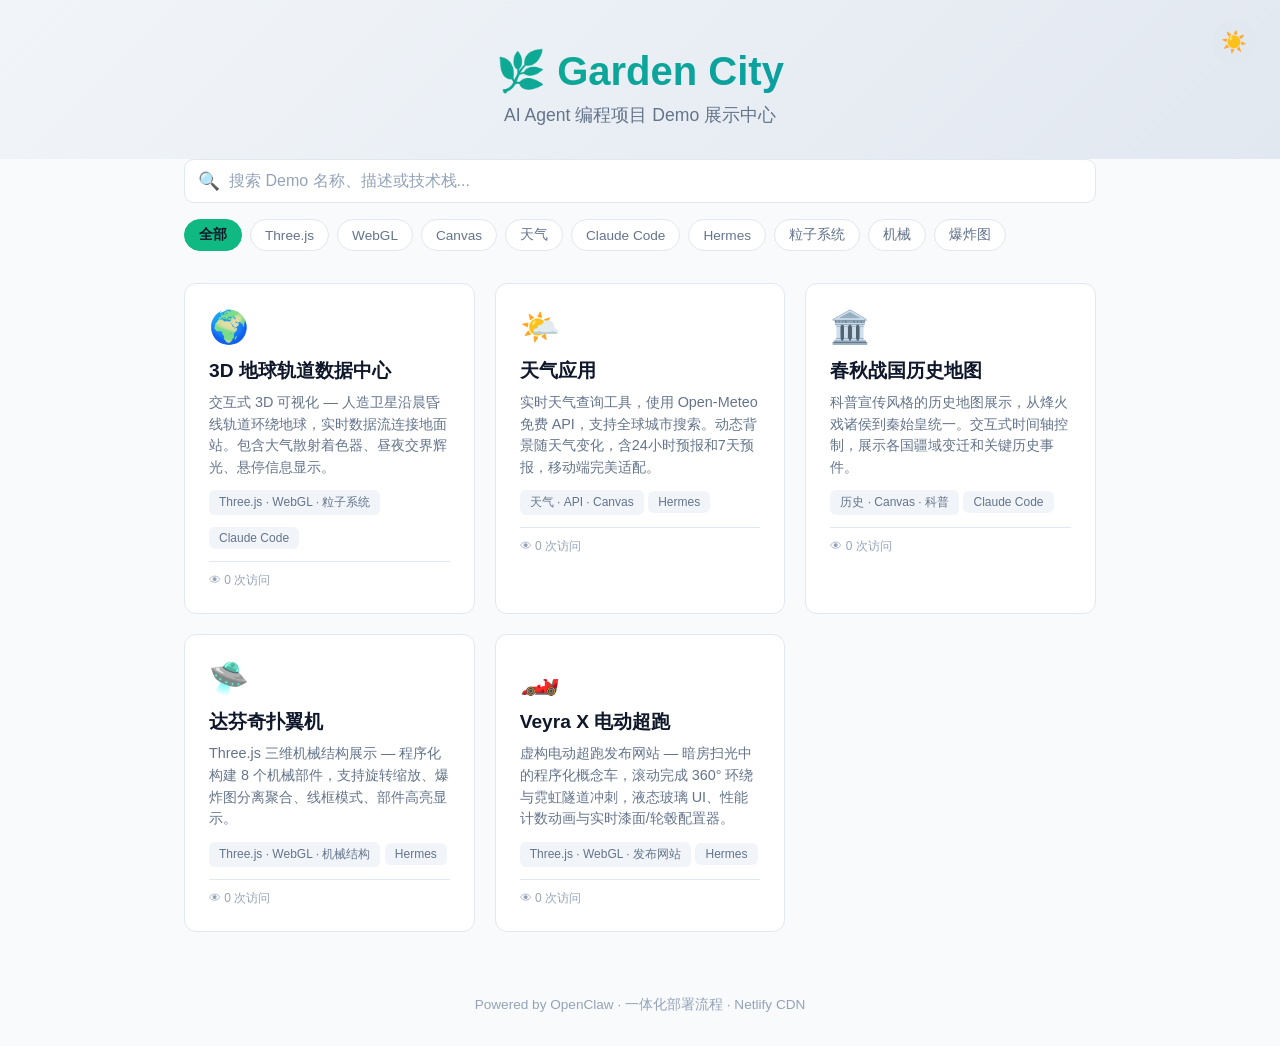
==== commit 5e24d105: "feat: 新增 veyra-x 电动超跑发布网站 - demos/veyra-x/: Three.js 程序化概念车 + 滚动编排 + 霓虹隧道 + 液态玻璃 UI + 实时配置器(单文件)  - " ====
--- a/index.html
+++ b/index.html
@@ -560,6 +560,15 @@
         <span class="tag">Three.js · WebGL · 机械结构</span>
         <span class="tag">Hermes</span>
       </a>
+
+      <!-- Veyra X 电动超跑发布网站 -->
+      <a href="demos/veyra-x/" class="demo-card" data-demo-id="veyra-x" data-tags="Three.js,WebGL,粒子系统,Hermes" role="listitem" aria-label="Veyra X: 电动超跑发布网站，Three.js 程序化概念车 + 滚动编排 + 实时配置器">
+        <div class="icon">🏎️</div>
+        <h3>Veyra X 电动超跑</h3>
+        <p>虚构电动超跑发布网站 — 暗房扫光中的程序化概念车，滚动完成 360° 环绕与霓虹隧道冲刺，液态玻璃 UI、性能计数动画与实时漆面/轮毂配置器。</p>
+        <span class="tag">Three.js · WebGL · 发布网站</span>
+        <span class="tag">Hermes</span>
+      </a>
     </div>
 
     <!-- 无搜索结果提示 -->
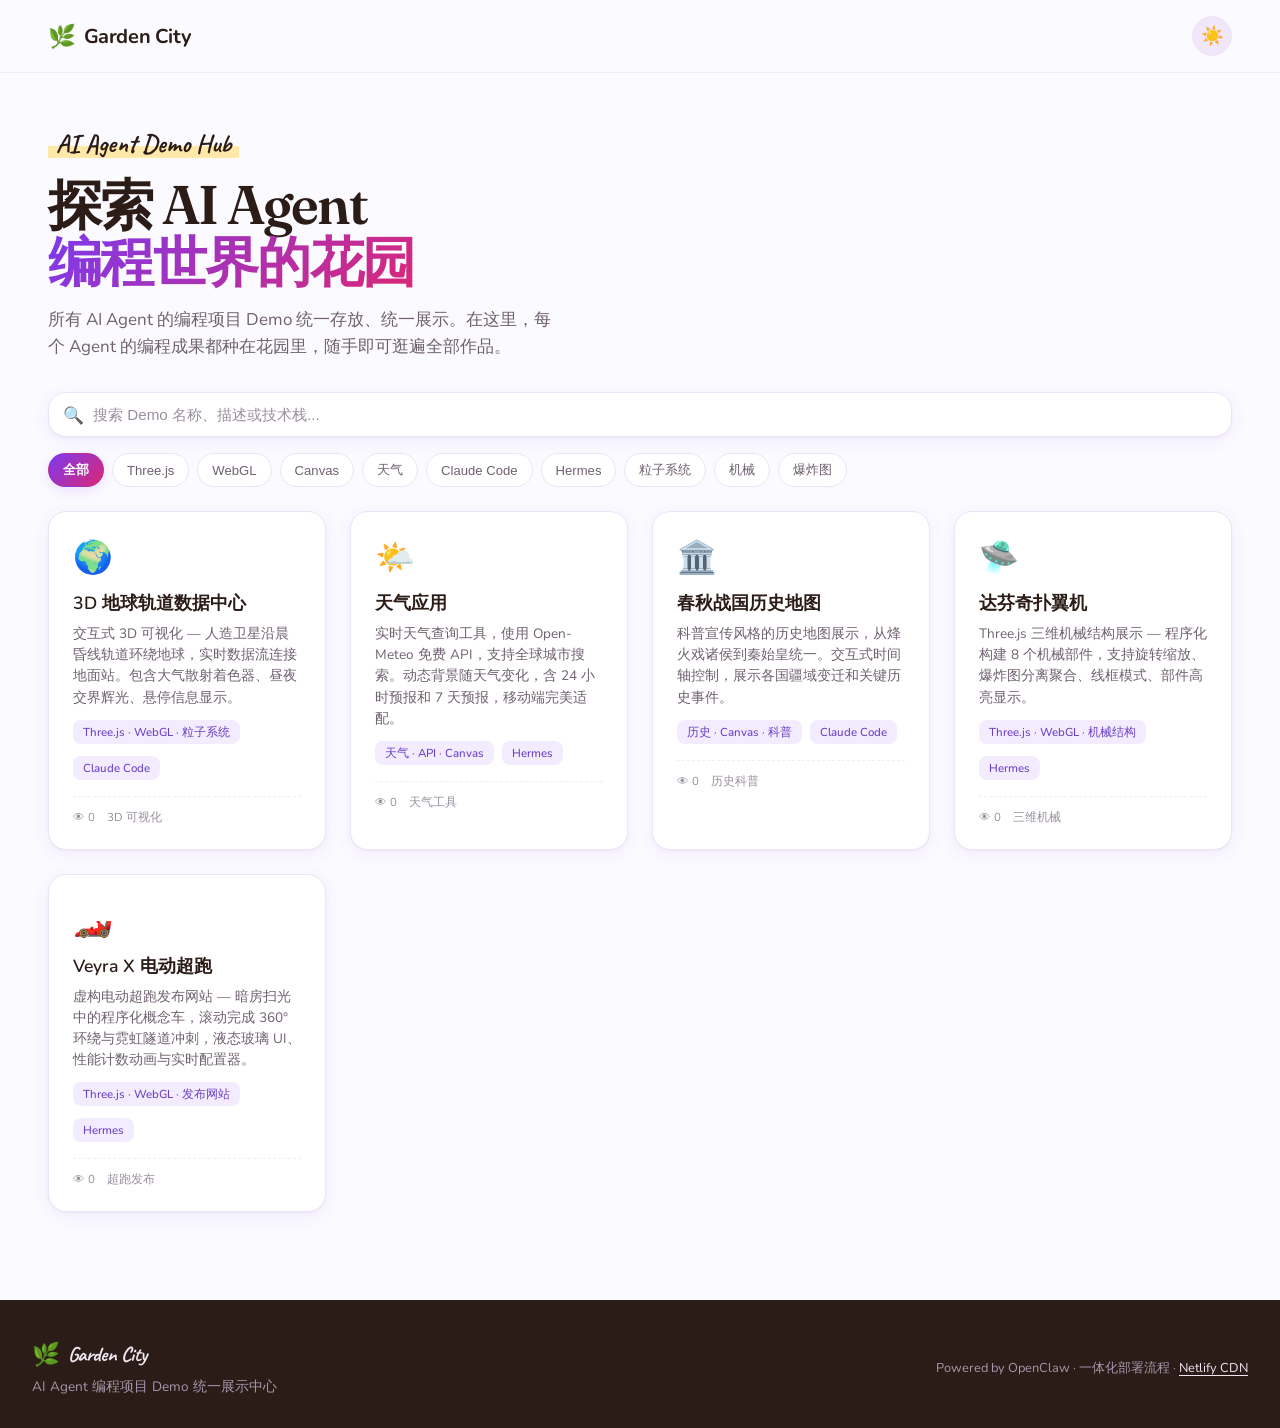
==== commit a9e2cd9f: "style: 优化首页，对齐 Doory 设计参考 - 引入 Nunito/Fraunces/Caveat 三字体系统 - 改为上下布局（文案在上，搜索框与卡片网格在下） - 页脚顶部改用波浪曲线分隔" ====
--- a/index.html
+++ b/index.html
@@ -1,5 +1,5 @@
 <!DOCTYPE html>
-<html lang="zh-CN" data-theme="dark">
+<html lang="zh-CN" data-theme="light">
 <head>
   <meta charset="UTF-8">
   <meta name="viewport" content="width=device-width, initial-scale=1.0">
@@ -15,7 +15,7 @@
   <meta property="og:title" content="Garden City — AI Agent Demo Hub">
   <meta property="og:description" content="所有 AI Agent 的编程项目 Demo 统一展示中心">
   <meta property="og:type" content="website">
-  <meta property="og:url" content="https://garden-city.netlify.app">
+  <meta property="og:url" content="https://garden-city-407.netlify.app">
   <meta property="og:site_name" content="Garden City">
 
   <!-- Twitter Card Tags -->
@@ -26,9 +26,14 @@
   <!-- Favicon -->
   <link rel="icon" type="image/svg+xml" href="favicon.svg">
 
+  <!-- 字体（对齐 Doory：Nunito 正文 / Fraunces 标题 / Caveat 手写） -->
+  <link rel="preconnect" href="https://fonts.googleapis.com">
+  <link rel="preconnect" href="https://fonts.gstatic.com" crossorigin>
+  <link href="https://fonts.googleapis.com/css2?family=Caveat:wght@500;600;700&family=Fraunces:opsz,wght@9..144,500;9..144,600;9..144,700&family=Nunito:wght@400;500;600;700;800&display=swap" rel="stylesheet">
+
   <!-- PWA 清单文件 -->
   <link rel="manifest" href="manifest.json">
-  <meta name="theme-color" content="#34d399">
+  <meta name="theme-color" content="#7c3aed">
   <meta name="apple-mobile-web-app-capable" content="yes">
   <meta name="apple-mobile-web-app-status-bar-style" content="black-translucent">
 
@@ -38,7 +43,7 @@
     "@context": "https://schema.org",
     "@type": "WebSite",
     "name": "Garden City",
-    "url": "https://garden-city.netlify.app",
+    "url": "https://garden-city-407.netlify.app",
     "description": "AI Agent 编程项目 Demo 展示中心",
     "author": {
       "@type": "Organization",
@@ -48,334 +53,457 @@
   </script>
 
   <style>
-    /* CSS 变量 - 暗色主题（默认） */
+    /* ========== Garden City — 设计系统（对齐 Doory Templates 风格） ========== */
+    :root {
+      --space-1: 4px;
+      --space-2: 8px;
+      --space-3: 12px;
+      --space-4: 16px;
+      --space-5: 20px;
+      --space-6: 24px;
+      --space-8: 32px;
+      --space-10: 40px;
+      --space-12: 48px;
+      --radius-sm: 8px;
+      --radius-md: 12px;
+      --radius-lg: 18px;
+      --radius-xl: 24px;
+      --ease-out: cubic-bezier(0.16, 1, 0.3, 1);
+      --dur-fast: 0.2s;
+      --dur-slow: 0.4s;
+      --maxw: 1216px;
+      /* 字体系统（对齐 Doory） */
+      --font-sans: "Nunito", system-ui, -apple-system, "Segoe UI", Roboto, "Helvetica Neue", Arial, "PingFang SC", "Microsoft YaHei", sans-serif;
+      --font-display: "Fraunces", Georgia, "Times New Roman", serif;
+      --font-hand: "Caveat", "Segoe Print", "Bradley Hand", cursive;
+    }
+
+    /* 亮色主题（默认，对齐 Doory 的淡紫白 + 深棕文字） */
     :root,
-    [data-theme="dark"] {
-      --bg-primary: #0f172a;
-      --bg-secondary: #1e293b;
-      --bg-card: #1e293b;
-      --text-primary: #e2e8f0;
-      --text-secondary: #94a3b8;
-      --text-muted: #64748b;
-      --border-color: #334155;
-      --accent-primary: #34d399;
-      --accent-secondary: #06b6d4;
-      --header-gradient-start: #1e293b;
-      --header-gradient-end: #0f172a;
-      --card-title: #f1f5f9;
-      --card-shadow: rgba(0,0,0,0.3);
-      --tag-bg: #334155;
-      --clear-btn-bg: #334155;
-      --clear-btn-hover: #475569;
-      --footer-color: #475569;
-      --theme-toggle-bg: #334155;
-      --theme-toggle-hover: #475569;
-    }
-
-    /* CSS 变量 - 亮色主题 */
     [data-theme="light"] {
-      --bg-primary: #f8fafc;
+      --bg-primary: #fbfaff;
       --bg-secondary: #ffffff;
       --bg-card: #ffffff;
-      --text-primary: #1e293b;
-      --text-secondary: #64748b;
-      --text-muted: #94a3b8;
-      --border-color: #e2e8f0;
-      --accent-primary: #10b981;
-      --accent-secondary: #0891b2;
-      --header-gradient-start: #f1f5f9;
-      --header-gradient-end: #e2e8f0;
-      --card-title: #0f172a;
-      --card-shadow: rgba(0,0,0,0.1);
-      --tag-bg: #f1f5f9;
-      --clear-btn-bg: #e2e8f0;
-      --clear-btn-hover: #cbd5e1;
-      --footer-color: #94a3b8;
-      --theme-toggle-bg: #e2e8f0;
-      --theme-toggle-hover: #cbd5e1;
+      --bg-elevated: #ffffff;
+      --text-primary: #2b1c17;
+      --text-secondary: #6f6170;
+      --text-muted: #9a8f9e;
+      --border-color: #ece4f7;
+      --border-strong: #ddd2ee;
+      --accent: #7c3aed;
+      --accent-2: #db2777;
+      --accent-soft: rgba(124, 58, 237, 0.12);
+      --accent-grad: linear-gradient(135deg, #7c3aed, #db2777);
+      --highlight: #ffe8a8;
+      --header-bg: rgba(251, 250, 255, 0.82);
+      --card-shadow: 0 1px 2px rgba(43, 28, 23, 0.04), 0 4px 16px rgba(124, 58, 237, 0.08);
+      --card-shadow-hover: 0 8px 32px rgba(124, 58, 237, 0.18);
+      --tag-bg: #f3ecff;
+      --tag-text: #6b3fc4;
+      --clear-btn-bg: #f0e8fa;
+      --clear-btn-hover: #e4d6f5;
+      --footer-bg: #2b1c17;
+      --footer-text: #efe8f2;
+      --footer-muted: #a597ad;
+      --toggle-bg: #f0e8fa;
+      --toggle-hover: #e4d6f5;
+      --skeleton: #ece4f7;
+    }
+
+    /* 暗色主题 */
+    [data-theme="dark"] {
+      --bg-primary: #161226;
+      --bg-secondary: #1c1733;
+      --bg-card: #1f1a36;
+      --bg-elevated: #251e40;
+      --text-primary: #ede8f8;
+      --text-secondary: #a59cc7;
+      --text-muted: #6f6590;
+      --border-color: #2d2547;
+      --border-strong: #3d3360;
+      --accent: #a78bfa;
+      --accent-2: #f472b6;
+      --accent-soft: rgba(167, 139, 250, 0.18);
+      --accent-grad: linear-gradient(135deg, #a78bfa, #f472b6);
+      --highlight: #ffe8a8;
+      --header-bg: rgba(22, 18, 38, 0.82);
+      --card-shadow: 0 1px 2px rgba(0, 0, 0, 0.3), 0 4px 16px rgba(0, 0, 0, 0.25);
+      --card-shadow-hover: 0 8px 32px rgba(124, 58, 237, 0.4);
+      --tag-bg: #2d2547;
+      --tag-text: #c4b5fd;
+      --clear-btn-bg: #2d2547;
+      --clear-btn-hover: #3d3360;
+      --footer-bg: #0d0b1a;
+      --footer-text: #ede8f8;
+      --footer-muted: #6f6590;
+      --toggle-bg: #2d2547;
+      --toggle-hover: #3d3360;
+      --skeleton: #2d2547;
     }
 
     * { margin: 0; padding: 0; box-sizing: border-box; }
+
     body {
-      font-family: -apple-system, BlinkMacSystemFont, 'Segoe UI', sans-serif;
+      font-family: var(--font-sans);
       background: var(--bg-primary);
       color: var(--text-primary);
       min-height: 100vh;
       display: flex;
       flex-direction: column;
+      transition: background-color 0.3s ease, color 0.3s ease;
+    }
+
+    /* ========== 顶部导航（sticky + 毛玻璃，对齐 Doory header） ========== */
+    .site-header {
+      position: sticky;
+      top: 0;
+      z-index: 100;
+      background: var(--header-bg);
+      -webkit-backdrop-filter: saturate(1.4) blur(14px);
+      backdrop-filter: saturate(1.4) blur(14px);
+      border-bottom: 1px solid color-mix(in srgb, var(--border-color) 70%, transparent);
+      transition: background 0.3s ease, border-color 0.3s ease;
+    }
+    .header-bar {
+      max-width: var(--maxw);
+      margin: 0 auto;
+      padding: var(--space-4) var(--space-4);
+      display: flex;
       align-items: center;
-      transition: background-color 0.3s ease, color 0.3s ease;
-    }
-    .header {
-      position: relative;
-      width: 100%;
-      padding: 48px 24px 32px;
-      text-align: center;
-      background: linear-gradient(135deg, var(--header-gradient-start) 0%, var(--header-gradient-end) 100%);
-      transition: background 0.3s ease;
-    }
-    .header h1 {
-      font-size: 2.5rem;
-      background: linear-gradient(135deg, var(--accent-primary), var(--accent-secondary));
-      -webkit-background-clip: text;
-      -webkit-text-fill-color: transparent;
-      margin-bottom: 8px;
-    }
-    .header p { color: var(--text-secondary); font-size: 1.1rem; transition: color 0.3s ease; }
+      gap: var(--space-6);
+    }
+    .logo {
+      display: inline-flex;
+      align-items: center;
+      gap: var(--space-2);
+      color: var(--text-primary);
+      font-size: 1.25rem;
+      font-weight: 700;
+      text-decoration: none;
+      letter-spacing: -0.02em;
+    }
+    .logo .leaf { font-size: 1.4rem; }
+    .header-actions {
+      margin-left: auto;
+      display: flex;
+      align-items: center;
+      gap: var(--space-2);
+    }
 
     /* 主题切换按钮 */
     .theme-toggle {
-      position: absolute;
-      top: 20px;
-      right: 24px;
-      background: var(--theme-toggle-bg);
+      background: var(--toggle-bg);
       border: 1px solid var(--border-color);
       border-radius: 50%;
-      width: 44px;
-      height: 44px;
+      width: 40px;
+      height: 40px;
       cursor: pointer;
       display: flex;
       align-items: center;
       justify-content: center;
-      font-size: 1.3rem;
-      transition: background 0.3s ease, border-color 0.3s ease, transform 0.2s;
-      z-index: 10;
-    }
-    .theme-toggle:hover {
-      background: var(--theme-toggle-hover);
-      transform: scale(1.1);
-    }
-    .theme-toggle:active {
-      transform: scale(0.95);
-    }
+      font-size: 1.15rem;
+      transition: background 0.3s ease, border-color 0.3s ease, transform 0.2s var(--ease-out);
+    }
+    .theme-toggle:hover { background: var(--toggle-hover); transform: scale(1.1); }
+    .theme-toggle:active { transform: scale(0.95); }
     .theme-toggle .icon-sun,
     .theme-toggle .icon-moon {
       transition: opacity 0.3s ease, transform 0.3s ease;
       position: absolute;
     }
-    .theme-toggle .icon-sun {
-      opacity: 0;
-      transform: rotate(-90deg) scale(0);
-    }
-    .theme-toggle .icon-moon {
-      opacity: 1;
-      transform: rotate(0deg) scale(1);
-    }
-    [data-theme="light"] .theme-toggle .icon-sun {
-      opacity: 1;
-      transform: rotate(0deg) scale(1);
-    }
-    [data-theme="light"] .theme-toggle .icon-moon {
-      opacity: 0;
-      transform: rotate(90deg) scale(0);
-    }
-
-    /* 搜索和筛选区域 */
-    .search-filter {
-      max-width: 960px;
+    .theme-toggle .icon-sun { opacity: 0; transform: rotate(-90deg) scale(0); }
+    .theme-toggle .icon-moon { opacity: 1; transform: rotate(0deg) scale(1); }
+    [data-theme="light"] .theme-toggle .icon-sun { opacity: 1; transform: rotate(0deg) scale(1); }
+    [data-theme="light"] .theme-toggle .icon-moon { opacity: 0; transform: rotate(90deg) scale(0); }
+
+    /* ========== 主内容区：上下布局（对齐 Doory page） ========== */
+    main {
+      flex: 1;
       width: 100%;
-      padding: 0 24px 16px;
+    }
+    .page {
+      max-width: var(--maxw);
+      margin: 0 auto;
+      padding: var(--space-12) var(--space-4) var(--space-10);
+      display: flex;
+      flex-direction: column;
+      gap: var(--space-8);
+    }
+
+    /* 标题区：左对齐、自然宽度（对齐 Doory 的上方标题区） */
+    .hero {
+      align-self: flex-start;
+      max-width: 640px;
+      padding-top: var(--space-2);
+    }
+    /* eyebrow 高亮标签（手写体 + 黄色底部条，对齐 Doory） */
+    .eyebrow {
+      display: inline-block;
+      font-family: var(--font-hand);
+      font-size: 1.6rem;
+      font-weight: 700;
+      color: var(--text-primary);
+      padding: 0 var(--space-2);
+      background: linear-gradient(
+        transparent 55%,
+        var(--highlight) 55%,
+        var(--highlight) 92%,
+        transparent 92%
+      );
+      line-height: 1.2;
+      margin-bottom: var(--space-4);
+    }
+    .hero h1 {
+      font-family: var(--font-display);
+      font-size: 3.4rem;
+      font-weight: 600;
+      color: var(--text-primary);
+      line-height: 1.05;
+      letter-spacing: -0.03em;
+      margin-bottom: var(--space-4);
+    }
+    .hero h1 .grad {
+      background: var(--accent-grad);
+      -webkit-background-clip: text;
+      background-clip: text;
+      -webkit-text-fill-color: transparent;
+    }
+    .hero .lead {
+      font-size: 1.0625rem;
+      color: var(--text-secondary);
+      line-height: 1.6;
+      max-width: 32rem;
+    }
+
+    /* 内容区：标题下方，占满宽度 */
+    .content {
+      width: 100%;
+    }
+
+    /* 工具栏：搜索框 */
+    .toolbar {
+      display: flex;
+      flex-direction: column;
+      gap: var(--space-4);
+      margin-bottom: var(--space-6);
     }
     .search-box {
       position: relative;
-      margin-bottom: 16px;
     }
     .search-box input {
       width: 100%;
-      padding: 12px 16px 12px 44px;
-      background: var(--bg-card);
+      padding: 13px 16px 13px 44px;
+      background: var(--bg-elevated);
       border: 1px solid var(--border-color);
-      border-radius: 10px;
+      border-radius: var(--radius-lg);
       color: var(--text-primary);
-      font-size: 1rem;
+      font-size: 0.95rem;
       outline: none;
-      transition: border-color 0.2s, box-shadow 0.2s, background 0.3s ease, color 0.3s ease;
-    }
-    .search-box input::placeholder {
-      color: var(--text-muted);
-    }
+      box-shadow: var(--card-shadow);
+      transition: border-color var(--dur-fast), box-shadow var(--dur-fast);
+    }
+    .search-box input::placeholder { color: var(--text-muted); }
     .search-box input:focus {
-      border-color: var(--accent-primary);
-      box-shadow: 0 0 0 3px rgba(52, 211, 153, 0.15);
+      border-color: var(--accent);
+      box-shadow: 0 0 0 3px var(--accent-soft);
     }
     .search-box .search-icon {
       position: absolute;
-      left: 14px;
+      left: 15px;
       top: 50%;
       transform: translateY(-50%);
       color: var(--text-muted);
-      font-size: 1.1rem;
+      font-size: 1.05rem;
       pointer-events: none;
     }
     .search-box .clear-btn {
       position: absolute;
-      right: 12px;
+      right: 10px;
       top: 50%;
       transform: translateY(-50%);
       background: var(--clear-btn-bg);
       border: none;
       color: var(--text-secondary);
-      font-size: 0.85rem;
+      font-size: 0.8rem;
       cursor: pointer;
       padding: 4px 8px;
-      border-radius: 6px;
+      border-radius: var(--radius-sm);
       display: none;
       transition: background 0.2s;
     }
-    .search-box .clear-btn:hover {
-      background: var(--clear-btn-hover);
-    }
-    .search-box .clear-btn.visible {
-      display: block;
-    }
-
-    /* 标签筛选按钮 */
-    .filter-tags {
+    .search-box .clear-btn:hover { background: var(--clear-btn-hover); }
+    .search-box .clear-btn.visible { display: block; }
+
+    /* 筛选 chips（对齐 Doory chips） */
+    .chips {
       display: flex;
       flex-wrap: wrap;
-      gap: 8px;
-    }
-    .filter-tag {
-      padding: 6px 14px;
-      background: var(--bg-card);
+      gap: var(--space-2);
+    }
+    .chip {
+      display: inline-flex;
+      align-items: center;
+      gap: var(--space-1);
+      padding: 7px 14px;
+      background: var(--bg-elevated);
       border: 1px solid var(--border-color);
       border-radius: 20px;
       color: var(--text-secondary);
-      font-size: 0.85rem;
+      font-size: 0.82rem;
+      font-weight: 500;
       cursor: pointer;
-      transition: all 0.2s;
+      transition: all var(--dur-fast) var(--ease-out);
       user-select: none;
     }
-    .filter-tag:hover {
-      border-color: var(--accent-primary);
-      color: var(--accent-primary);
-    }
-    .filter-tag.active {
-      background: var(--accent-primary);
-      border-color: var(--accent-primary);
-      color: #0f172a;
+    .chip:hover {
+      border-color: var(--accent);
+      color: var(--accent);
+      transform: translateY(-1px);
+    }
+    .chip.active {
+      background: var(--accent-grad);
+      border-color: transparent;
+      color: #fff;
       font-weight: 600;
-    }
-
-    .container {
-      max-width: 960px;
-      width: 100%;
-      padding: 16px 24px 32px;
-    }
+      box-shadow: 0 4px 12px var(--accent-soft);
+    }
+    .chip .count {
+      font-size: 0.7rem;
+      opacity: 0.7;
+    }
+
+    /* ========== Demo 卡片网格 ========== */
     .demo-grid {
       display: grid;
-      grid-template-columns: repeat(auto-fill, minmax(280px, 1fr));
-      gap: 20px;
+      grid-template-columns: repeat(auto-fill, minmax(260px, 1fr));
+      gap: var(--space-6);
     }
     .demo-card {
       background: var(--bg-card);
-      border-radius: 12px;
-      padding: 24px;
-      transition: transform 0.2s, box-shadow 0.2s, background 0.3s ease, border-color 0.3s ease;
+      border-radius: var(--radius-lg);
+      padding: var(--space-6);
+      border: 1px solid var(--border-color);
+      box-shadow: var(--card-shadow);
       text-decoration: none;
       color: inherit;
       display: block;
-      border: 1px solid var(--border-color);
+      transition: transform var(--dur-slow) var(--ease-out), box-shadow var(--dur-slow) var(--ease-out), border-color 0.3s ease;
     }
     .demo-card:hover {
       transform: translateY(-4px);
-      box-shadow: 0 8px 24px var(--card-shadow);
-      border-color: var(--accent-primary);
-    }
-    .demo-card .icon { font-size: 2rem; margin-bottom: 12px; }
-    .demo-card h3 { font-size: 1.2rem; margin-bottom: 8px; color: var(--card-title); transition: color 0.3s ease; }
-    .demo-card p { font-size: 0.9rem; color: var(--text-secondary); line-height: 1.5; transition: color 0.3s ease; }
+      box-shadow: var(--card-shadow-hover);
+      border-color: var(--accent);
+    }
+    .demo-card .icon {
+      font-size: 2rem;
+      margin-bottom: var(--space-3);
+      display: inline-block;
+      transition: transform var(--dur-slow) var(--ease-out);
+    }
+    .demo-card:hover .icon { transform: scale(1.12) rotate(-4deg); }
+    .demo-card h3 {
+      font-size: 1.1rem;
+      font-weight: 600;
+      margin-bottom: var(--space-2);
+      color: var(--text-primary);
+    }
+    .demo-card p {
+      font-size: 0.85rem;
+      color: var(--text-secondary);
+      line-height: 1.55;
+    }
     .demo-card .tag {
       display: inline-block;
-      margin-top: 12px;
+      margin-top: var(--space-3);
+      margin-right: var(--space-1);
       padding: 4px 10px;
       background: var(--tag-bg);
-      border-radius: 6px;
-      font-size: 0.75rem;
-      color: var(--text-secondary);
-      transition: background 0.3s ease, color 0.3s ease;
-    }
-
-    /* 访问统计样式 */
+      border-radius: var(--radius-sm);
+      font-size: 0.72rem;
+      color: var(--tag-text);
+      font-weight: 500;
+    }
+
+    /* 访问统计 */
     .demo-stats {
       display: flex;
       align-items: center;
-      gap: 12px;
-      margin-top: 12px;
-      padding-top: 10px;
-      border-top: 1px solid var(--border-color);
-      font-size: 0.75rem;
+      gap: var(--space-3);
+      margin-top: var(--space-4);
+      padding-top: var(--space-3);
+      border-top: 1px dashed color-mix(in srgb, var(--border-color) 70%, transparent);
+      font-size: 0.72rem;
       color: var(--text-muted);
-      transition: border-color 0.3s ease, color 0.3s ease;
-    }
-    .demo-stats .stats-visits {
-      white-space: nowrap;
-    }
-    .demo-stats .stats-date {
-      white-space: nowrap;
-    }
-
-    /* 隐藏的卡片（筛选时用） */
-    .demo-card.hidden {
-      display: none;
-    }
+    }
+
+    .demo-card.hidden { display: none; }
 
     /* 无结果提示 */
     .no-results {
       text-align: center;
-      padding: 60px 24px;
+      padding: var(--space-12) var(--space-4);
       color: var(--text-muted);
       display: none;
-      transition: color 0.3s ease;
-    }
-    .no-results.visible {
-      display: block;
-    }
-    .no-results .icon { font-size: 3rem; margin-bottom: 12px; }
+    }
+    .no-results.visible { display: block; }
+    .no-results .icon { font-size: 3rem; margin-bottom: var(--space-3); }
     .no-results p { font-size: 1rem; }
 
-    /* 屏幕阅读器专用 - 仅对辅助技术可见 */
+    /* 屏幕阅读器专用 */
     .sr-only {
       position: absolute;
-      width: 1px;
-      height: 1px;
-      padding: 0;
-      margin: -1px;
+      width: 1px; height: 1px;
+      padding: 0; margin: -1px;
       overflow: hidden;
       clip: rect(0, 0, 0, 0);
       white-space: nowrap;
       border: 0;
     }
 
-    .empty {
-      text-align: center;
-      padding: 80px 24px;
-      color: var(--text-muted);
-    }
-    .empty .icon { font-size: 4rem; margin-bottom: 16px; }
+    /* ========== 页脚（深色 + 顶部波浪曲线，对齐 Doory footer） ========== */
     .footer {
-      text-align: center;
-      padding: 32px 24px;
-      color: var(--footer-color);
-      font-size: 0.85rem;
-      transition: color 0.3s ease;
-    }
-
-    /* 移动端响应式 */
-    @media (max-width: 600px) {
-      .header { padding: 32px 16px 24px; }
-      .header h1 { font-size: 1.8rem; }
-      .header p { font-size: 0.95rem; }
-      .search-filter { padding: 0 16px 12px; }
-      .search-box input { font-size: 0.9rem; padding: 10px 14px 10px 40px; }
-      .filter-tag { padding: 5px 12px; font-size: 0.8rem; }
-      .container { padding: 12px 16px 24px; }
-      .demo-grid { grid-template-columns: 1fr; }
-      .theme-toggle { top: 16px; right: 16px; width: 40px; height: 40px; font-size: 1.1rem; }
-    }
-
-    /* ========== Loading 动画 ========== */
-    /* 骨架屏 Loading 效果 — 页面加载时显示 */
+      background: var(--footer-bg);
+      color: var(--footer-text);
+      padding: var(--space-10) var(--space-4) var(--space-8);
+      margin-top: var(--space-12);
+      position: relative;
+      overflow: hidden;
+    }
+    /* 顶部波浪曲线（fill 与页脚背景同色，形成曲线过渡） */
+    .footer-wave {
+      position: absolute;
+      top: -40px;
+      left: 0;
+      width: 100%;
+      height: 40px;
+      display: block;
+      fill: var(--footer-bg);
+      pointer-events: none;
+    }
+    .footer-inner {
+      max-width: var(--maxw);
+      margin: 0 auto;
+      display: flex;
+      justify-content: space-between;
+      align-items: center;
+      gap: var(--space-6);
+      flex-wrap: wrap;
+    }
+    .footer-brand {
+      display: flex;
+      flex-direction: column;
+      gap: var(--space-2);
+      max-width: 22rem;
+    }
+    .footer-brand .logo { color: var(--footer-text); font-size: 1.3rem; font-family: var(--font-hand); font-weight: 700; }
+    .footer-brand p { color: var(--footer-muted); font-size: 0.85rem; }
+    .footer-legal {
+      font-size: 0.8rem;
+      color: var(--footer-muted);
+    }
+    .footer-legal a { color: var(--footer-text); text-decoration: underline; text-underline-offset: 3px; }
+
+    /* ========== Loading 骨架屏 ========== */
     .loading-overlay {
       position: fixed;
       inset: 0;
@@ -387,84 +515,90 @@
       justify-content: center;
       transition: opacity 0.4s ease, visibility 0.4s ease;
     }
-    .loading-overlay.fade-out {
-      opacity: 0;
-      visibility: hidden;
-    }
-    /* 旋转加载图标 */
+    .loading-overlay.fade-out { opacity: 0; visibility: hidden; }
     .loading-spinner {
-      width: 48px;
-      height: 48px;
-      border: 4px solid var(--border-color);
-      border-top-color: var(--accent-primary);
+      width: 48px; height: 48px;
+      border: 4px solid var(--skeleton);
+      border-top-color: var(--accent);
       border-radius: 50%;
       animation: spin 0.8s linear infinite;
     }
-    @keyframes spin {
-      to { transform: rotate(360deg); }
-    }
+    @keyframes spin { to { transform: rotate(360deg); } }
     .loading-text {
-      margin-top: 16px;
+      margin-top: var(--space-4);
       font-size: 0.95rem;
       color: var(--text-secondary);
     }
-    /* 骨架屏卡片效果 — 模拟内容占位 */
     .skeleton-grid {
-      max-width: 960px;
+      max-width: var(--maxw);
       width: 100%;
-      padding: 16px 24px 32px;
+      padding: var(--space-12) var(--space-4);
       display: grid;
-      grid-template-columns: repeat(auto-fill, minmax(280px, 1fr));
-      gap: 20px;
+      grid-template-columns: repeat(auto-fill, minmax(260px, 1fr));
+      gap: var(--space-6);
     }
     .skeleton-card {
       background: var(--bg-card);
       border: 1px solid var(--border-color);
-      border-radius: 12px;
-      padding: 24px;
+      border-radius: var(--radius-lg);
+      padding: var(--space-6);
       overflow: hidden;
       position: relative;
+      box-shadow: var(--card-shadow);
     }
     .skeleton-card::after {
       content: '';
       position: absolute;
       inset: 0;
-      background: linear-gradient(90deg, transparent 0%, rgba(255,255,255,0.04) 50%, transparent 100%);
+      background: linear-gradient(90deg, transparent 0%, color-mix(in srgb, var(--accent) 8%, transparent) 50%, transparent 100%);
       animation: shimmer 1.5s ease-in-out infinite;
     }
     @keyframes shimmer {
-      0%   { transform: translateX(-100%); }
+      0% { transform: translateX(-100%); }
       100% { transform: translateX(100%); }
     }
     .skeleton-icon {
       width: 48px; height: 48px;
-      border-radius: 8px;
-      background: var(--border-color);
-      margin-bottom: 12px;
+      border-radius: var(--radius-md);
+      background: var(--skeleton);
+      margin-bottom: var(--space-3);
     }
     .skeleton-title {
-      width: 70%;
-      height: 18px;
-      border-radius: 4px;
-      background: var(--border-color);
-      margin-bottom: 10px;
+      width: 70%; height: 18px;
+      border-radius: var(--radius-sm);
+      background: var(--skeleton);
+      margin-bottom: var(--space-2);
     }
     .skeleton-desc {
-      width: 100%;
-      height: 12px;
-      border-radius: 4px;
-      background: var(--border-color);
-      margin-bottom: 6px;
-    }
-    .skeleton-desc.short {
-      width: 60%;
-    }
+      width: 100%; height: 12px;
+      border-radius: var(--radius-sm);
+      background: var(--skeleton);
+      margin-bottom: var(--space-1);
+    }
+    .skeleton-desc.short { width: 60%; }
     .skeleton-tag {
-      width: 100px;
-      height: 20px;
-      border-radius: 6px;
-      background: var(--border-color);
-      margin-top: 12px;
+      width: 100px; height: 20px;
+      border-radius: var(--radius-sm);
+      background: var(--skeleton);
+      margin-top: var(--space-3);
+    }
+
+    /* ========== 移动端响应式 ========== */
+    @media (max-width: 960px) {
+      .page { flex-direction: column; gap: var(--space-8); }
+      .hero { width: 100%; }
+      .hero h1 { font-size: 2.6rem; }
+      .eyebrow { font-size: 1.3rem; }
+    }
+    @media (max-width: 600px) {
+      .header-bar { padding: var(--space-3) var(--space-4); gap: var(--space-3); }
+      .logo { font-size: 1.1rem; }
+      .page { padding: var(--space-8) var(--space-4); }
+      .hero h1 { font-size: 2rem; }
+      .hero .lead { font-size: 0.95rem; }
+      .demo-grid { grid-template-columns: 1fr; gap: var(--space-4); }
+      .demo-card { padding: var(--space-5); }
+      .footer-inner { flex-direction: column; align-items: flex-start; }
     }
   </style>
 </head>
@@ -473,7 +607,6 @@
   <div class="loading-overlay" id="loadingOverlay">
     <div class="loading-spinner"></div>
     <span class="loading-text">加载中...</span>
-    <!-- 骨架屏卡片预览 -->
     <div class="skeleton-grid" style="margin-top: 32px;">
       <div class="skeleton-card">
         <div class="skeleton-icon"></div>
@@ -492,95 +625,130 @@
     </div>
   </div>
 
-  <div class="header">
-    <button class="theme-toggle" id="themeToggle" title="切换主题">
-      <span class="icon-sun">☀️</span>
-      <span class="icon-moon">🌙</span>
-    </button>
-    <h1>🌿 Garden City</h1>
-    <p>AI Agent 编程项目 Demo 展示中心</p>
-  </div>
-
-  <!-- 搜索框和标签筛选 -->
-  <div class="search-filter" role="search" aria-label="Demo 搜索和筛选">
-    <div class="search-box">
-      <span class="search-icon" aria-hidden="true">🔍</span>
-      <input type="text" id="searchInput" placeholder="搜索 Demo 名称、描述或技术栈..." autocomplete="off" aria-label="搜索 Demo" aria-describedby="searchHelp">
-      <span id="searchHelp" class="sr-only">输入关键词搜索 Demo 名称、描述或技术栈</span>
-      <button class="clear-btn" id="clearBtn" title="清空搜索" aria-label="清空搜索" aria-hidden="true">✕</button>
+  <!-- 顶部导航 -->
+  <header class="site-header">
+    <div class="header-bar">
+      <a href="./" class="logo"><span class="leaf">🌿</span> Garden City</a>
+      <div class="header-actions">
+        <button class="theme-toggle" id="themeToggle" title="切换主题" aria-label="切换主题">
+          <span class="icon-sun">☀️</span>
+          <span class="icon-moon">🌙</span>
+        </button>
+      </div>
     </div>
-    <div class="filter-tags" id="filterTags" role="group" aria-label="Demo 分类筛选">
-      <button class="filter-tag active" data-tag="all" aria-pressed="true">全部</button>
-      <button class="filter-tag" data-tag="Three.js" aria-pressed="false">Three.js</button>
-      <button class="filter-tag" data-tag="WebGL" aria-pressed="false">WebGL</button>
-      <button class="filter-tag" data-tag="Canvas" aria-pressed="false">Canvas</button>
-      <button class="filter-tag" data-tag="天气" aria-pressed="false">天气</button>
-      <button class="filter-tag" data-tag="Claude Code" aria-pressed="false">Claude Code</button>
-      <button class="filter-tag" data-tag="Hermes" aria-pressed="false">Hermes</button>
-      <button class="filter-tag" data-tag="粒子系统" aria-pressed="false">粒子系统</button>
-      <button class="filter-tag" data-tag="机械" aria-pressed="false">机械</button>
-      <button class="filter-tag" data-tag="爆炸图" aria-pressed="false">爆炸图</button>
-    </div>
-  </div>
-
-  <main class="container" aria-label="Demo 列表">
-    <div class="demo-grid" id="demoGrid" role="list" aria-label="AI Agent Demo 展示列表">
-       <!-- 3D 地球轨道数据中心 -->
-       <a href="demos/3d-earth/" class="demo-card" data-demo-id="3d-earth" data-tags="Three.js,WebGL,粒子系统,Claude Code" role="listitem" aria-label="3D 地球轨道数据中心: 交互式 3D 可视化，使用 Three.js 和 WebGL 技术">
-        <div class="icon">🌍</div>
-        <h3>3D 地球轨道数据中心</h3>
-        <p>交互式 3D 可视化 — 人造卫星沿晨昏线轨道环绕地球，实时数据流连接地面站。包含大气散射着色器、昼夜交界辉光、悬停信息显示。</p>
-        <span class="tag">Three.js · WebGL · 粒子系统</span>
-        <span class="tag">Claude Code</span>
-      </a>
-
-      <!-- 天气应用 -->
-      <a href="demos/weather-app/" class="demo-card" data-demo-id="weather-app" data-tags="天气,Canvas,API,Hermes" role="listitem" aria-label="天气应用: 实时天气查询工具，使用 Open-Meteo API 和 Canvas 技术">
-        <div class="icon">🌤️</div>
-        <h3>天气应用</h3>
-        <p>实时天气查询工具，使用 Open-Meteo 免费 API，支持全球城市搜索。动态背景随天气变化，含24小时预报和7天预报，移动端完美适配。</p>
-        <span class="tag">天气 · API · Canvas</span>
-        <span class="tag">Hermes</span>
-      </a>
-
-      <!-- 春秋战国历史地图 -->
-      <a href="demos/warring-states/" class="demo-card" data-demo-id="warring-states" data-tags="历史,Canvas,科普,Claude Code" role="listitem" aria-label="春秋战国历史地图: 交互式历史地图，展示诸侯国疆域变迁">
-        <div class="icon">🏛️</div>
-        <h3>春秋战国历史地图</h3>
-        <p>科普宣传风格的历史地图展示，从烽火戏诸侯到秦始皇统一。交互式时间轴控制，展示各国疆域变迁和关键历史事件。</p>
-        <span class="tag">历史 · Canvas · 科普</span>
-        <span class="tag">Claude Code</span>
-      </a>
-
-      <!-- 达芬奇扑翼机 -->
-      <a href="demos/da-vinci-ornithopter/" class="demo-card" data-demo-id="da-vinci-ornithopter" data-tags="Three.js,WebGL,机械,爆炸图,Hermes" role="listitem" aria-label="达芬奇扑翼机: 三维机械结构展示，旋转缩放与爆炸图">
-        <div class="icon">🛸</div>
-        <h3>达芬奇扑翼机</h3>
-        <p>Three.js 三维机械结构展示 — 程序化构建 8 个机械部件，支持旋转缩放、爆炸图分离聚合、线框模式、部件高亮显示。</p>
-        <span class="tag">Three.js · WebGL · 机械结构</span>
-        <span class="tag">Hermes</span>
-      </a>
-
-      <!-- Veyra X 电动超跑发布网站 -->
-      <a href="demos/veyra-x/" class="demo-card" data-demo-id="veyra-x" data-tags="Three.js,WebGL,粒子系统,Hermes" role="listitem" aria-label="Veyra X: 电动超跑发布网站，Three.js 程序化概念车 + 滚动编排 + 实时配置器">
-        <div class="icon">🏎️</div>
-        <h3>Veyra X 电动超跑</h3>
-        <p>虚构电动超跑发布网站 — 暗房扫光中的程序化概念车，滚动完成 360° 环绕与霓虹隧道冲刺，液态玻璃 UI、性能计数动画与实时漆面/轮毂配置器。</p>
-        <span class="tag">Three.js · WebGL · 发布网站</span>
-        <span class="tag">Hermes</span>
-      </a>
-    </div>
-
-    <!-- 无搜索结果提示 -->
-    <div class="no-results" id="noResults" role="status" aria-live="polite" aria-atomic="true">
-      <div class="icon">🔍</div>
-      <p>没有找到匹配的 Demo</p>
+  </header>
+
+  <main>
+    <div class="page">
+      <!-- 左侧：标题区 -->
+      <section class="hero" aria-label="站点介绍">
+        <p class="eyebrow">AI Agent Demo Hub</p>
+        <h1>探索 AI Agent<br><span class="grad">编程世界的花园</span></h1>
+        <p class="lead">所有 AI Agent 的编程项目 Demo 统一存放、统一展示。在这里，每个 Agent 的编程成果都种在花园里，随手即可逛遍全部作品。</p>
+      </section>
+
+      <!-- 右侧：内容区 -->
+      <section class="content" aria-label="Demo 列表">
+        <!-- 工具栏：搜索 + 筛选 -->
+        <div class="toolbar" role="search" aria-label="Demo 搜索和筛选">
+          <div class="search-box">
+            <span class="search-icon" aria-hidden="true">🔍</span>
+            <input type="text" id="searchInput" placeholder="搜索 Demo 名称、描述或技术栈..." autocomplete="off" aria-label="搜索 Demo" aria-describedby="searchHelp">
+            <span id="searchHelp" class="sr-only">输入关键词搜索 Demo 名称、描述或技术栈</span>
+            <button class="clear-btn" id="clearBtn" title="清空搜索" aria-label="清空搜索" aria-hidden="true">✕</button>
+          </div>
+          <div class="chips" id="filterTags" role="group" aria-label="Demo 分类筛选">
+            <button class="chip active" data-tag="all" aria-pressed="true">全部</button>
+            <button class="chip" data-tag="Three.js" aria-pressed="false">Three.js</button>
+            <button class="chip" data-tag="WebGL" aria-pressed="false">WebGL</button>
+            <button class="chip" data-tag="Canvas" aria-pressed="false">Canvas</button>
+            <button class="chip" data-tag="天气" aria-pressed="false">天气</button>
+            <button class="chip" data-tag="Claude Code" aria-pressed="false">Claude Code</button>
+            <button class="chip" data-tag="Hermes" aria-pressed="false">Hermes</button>
+            <button class="chip" data-tag="粒子系统" aria-pressed="false">粒子系统</button>
+            <button class="chip" data-tag="机械" aria-pressed="false">机械</button>
+            <button class="chip" data-tag="爆炸图" aria-pressed="false">爆炸图</button>
+          </div>
+        </div>
+
+        <!-- Demo 卡片网格 -->
+        <div class="demo-grid" id="demoGrid" role="list" aria-label="AI Agent Demo 展示列表">
+          <!-- 3D 地球轨道数据中心 -->
+          <a href="demos/3d-earth/" class="demo-card" data-demo-id="3d-earth" data-tags="Three.js,WebGL,粒子系统,Claude Code" role="listitem" aria-label="3D 地球轨道数据中心: 交互式 3D 可视化，使用 Three.js 和 WebGL 技术">
+            <div class="icon">🌍</div>
+            <h3>3D 地球轨道数据中心</h3>
+            <p>交互式 3D 可视化 — 人造卫星沿晨昏线轨道环绕地球，实时数据流连接地面站。包含大气散射着色器、昼夜交界辉光、悬停信息显示。</p>
+            <span class="tag">Three.js · WebGL · 粒子系统</span>
+            <span class="tag">Claude Code</span>
+            <div class="demo-stats"><span class="stats-visits">👁 0</span><span class="stats-date">3D 可视化</span></div>
+          </a>
+
+          <!-- 天气应用 -->
+          <a href="demos/weather-app/" class="demo-card" data-demo-id="weather-app" data-tags="天气,Canvas,API,Hermes" role="listitem" aria-label="天气应用: 实时天气查询工具，使用 Open-Meteo API 和 Canvas 技术">
+            <div class="icon">🌤️</div>
+            <h3>天气应用</h3>
+            <p>实时天气查询工具，使用 Open-Meteo 免费 API，支持全球城市搜索。动态背景随天气变化，含 24 小时预报和 7 天预报，移动端完美适配。</p>
+            <span class="tag">天气 · API · Canvas</span>
+            <span class="tag">Hermes</span>
+            <div class="demo-stats"><span class="stats-visits">👁 0</span><span class="stats-date">天气工具</span></div>
+          </a>
+
+          <!-- 春秋战国历史地图 -->
+          <a href="demos/warring-states/" class="demo-card" data-demo-id="warring-states" data-tags="历史,Canvas,科普,Claude Code" role="listitem" aria-label="春秋战国历史地图: 交互式历史地图，展示诸侯国疆域变迁">
+            <div class="icon">🏛️</div>
+            <h3>春秋战国历史地图</h3>
+            <p>科普宣传风格的历史地图展示，从烽火戏诸侯到秦始皇统一。交互式时间轴控制，展示各国疆域变迁和关键历史事件。</p>
+            <span class="tag">历史 · Canvas · 科普</span>
+            <span class="tag">Claude Code</span>
+            <div class="demo-stats"><span class="stats-visits">👁 0</span><span class="stats-date">历史科普</span></div>
+          </a>
+
+          <!-- 达芬奇扑翼机 -->
+          <a href="demos/da-vinci-ornithopter/" class="demo-card" data-demo-id="da-vinci-ornithopter" data-tags="Three.js,WebGL,机械,爆炸图,Hermes" role="listitem" aria-label="达芬奇扑翼机: 三维机械结构展示，旋转缩放与爆炸图">
+            <div class="icon">🛸</div>
+            <h3>达芬奇扑翼机</h3>
+            <p>Three.js 三维机械结构展示 — 程序化构建 8 个机械部件，支持旋转缩放、爆炸图分离聚合、线框模式、部件高亮显示。</p>
+            <span class="tag">Three.js · WebGL · 机械结构</span>
+            <span class="tag">Hermes</span>
+            <div class="demo-stats"><span class="stats-visits">👁 0</span><span class="stats-date">三维机械</span></div>
+          </a>
+
+          <!-- Veyra X 电动超跑发布网站 -->
+          <a href="demos/veyra-x/" class="demo-card" data-demo-id="veyra-x" data-tags="Three.js,WebGL,粒子系统,Hermes" role="listitem" aria-label="Veyra X: 电动超跑发布网站，Three.js 程序化概念车 + 滚动编排 + 实时配置器">
+            <div class="icon">🏎️</div>
+            <h3>Veyra X 电动超跑</h3>
+            <p>虚构电动超跑发布网站 — 暗房扫光中的程序化概念车，滚动完成 360° 环绕与霓虹隧道冲刺，液态玻璃 UI、性能计数动画与实时配置器。</p>
+            <span class="tag">Three.js · WebGL · 发布网站</span>
+            <span class="tag">Hermes</span>
+            <div class="demo-stats"><span class="stats-visits">👁 0</span><span class="stats-date">超跑发布</span></div>
+          </a>
+        </div>
+
+        <!-- 无搜索结果提示 -->
+        <div class="no-results" id="noResults" role="status" aria-live="polite" aria-atomic="true">
+          <div class="icon">🔍</div>
+          <p>没有找到匹配的 Demo</p>
+        </div>
+      </section>
     </div>
   </main>
 
+  <!-- 页脚 -->
   <footer class="footer" role="contentinfo" aria-label="页脚">
-    Powered by OpenClaw · 一体化部署流程 · Netlify CDN
-  </div>
+    <!-- 顶部波浪曲线 -->
+    <svg class="footer-wave" viewBox="0 0 1440 40" preserveAspectRatio="none" aria-hidden="true">
+      <path d="M0,20 C240,40 480,0 720,20 C960,40 1200,0 1440,20 L1440,40 L0,40 Z"></path>
+    </svg>
+    <div class="footer-inner">
+      <div class="footer-brand">
+        <a href="./" class="logo"><span class="leaf">🌿</span> Garden City</a>
+        <p>AI Agent 编程项目 Demo 统一展示中心</p>
+      </div>
+      <div class="footer-legal">
+        Powered by OpenClaw · 一体化部署流程 · <a href="https://www.netlify.com" target="_blank" rel="noopener">Netlify CDN</a>
+      </div>
+    </div>
+  </footer>
 
   <!-- 访问统计脚本（defer 异步加载，不阻塞渲染） -->
   <script src="stats.js" defer></script>
@@ -593,10 +761,7 @@
       var overlay = document.getElementById('loadingOverlay');
       if (overlay) {
         overlay.classList.add('fade-out');
-        // 动画结束后移除 DOM
-        setTimeout(function () {
-          overlay.remove();
-        }, 500);
+        setTimeout(function () { overlay.remove(); }, 500);
       }
     }
 
@@ -627,7 +792,6 @@
     if (typeof GardenStats !== 'undefined') {
       GardenStats.renderCards();
     } else {
-      // stats.js 使用 defer，可能还未加载完成
       window.addEventListener('load', function () {
         if (typeof GardenStats !== 'undefined') {
           GardenStats.renderCards();
@@ -643,41 +807,32 @@
       const themeToggle = document.getElementById('themeToggle');
       const STORAGE_KEY = 'garden-city-theme';
 
-      // 获取初始主题：优先 localStorage，其次系统偏好
       function getInitialTheme() {
         const saved = localStorage.getItem(STORAGE_KEY);
         if (saved === 'light' || saved === 'dark') return saved;
-        // 检测系统偏好
         if (window.matchMedia && window.matchMedia('(prefers-color-scheme: light)').matches) {
           return 'light';
         }
-        return 'dark';
+        return 'light';
       }
 
-      // 应用主题
       function applyTheme(theme) {
         html.setAttribute('data-theme', theme);
         localStorage.setItem(STORAGE_KEY, theme);
       }
 
-      // 初始化主题
       applyTheme(getInitialTheme());
 
-      // 切换按钮点击事件
       themeToggle.addEventListener('click', function () {
         const current = html.getAttribute('data-theme');
         const next = current === 'dark' ? 'light' : 'dark';
         applyTheme(next);
       });
 
-      // 监听系统主题变化（可选：如果用户未手动选择则跟随系统）
       if (window.matchMedia) {
         window.matchMedia('(prefers-color-scheme: dark)').addEventListener('change', function (e) {
           const saved = localStorage.getItem(STORAGE_KEY);
-          // 仅当用户未手动设置时才跟随系统
-          if (!saved) {
-            applyTheme(e.matches ? 'dark' : 'light');
-          }
+          if (!saved) { applyTheme(e.matches ? 'dark' : 'light'); }
         });
       }
     })();
@@ -690,11 +845,10 @@
       const demoGrid = document.getElementById('demoGrid');
       const noResults = document.getElementById('noResults');
       const cards = demoGrid.querySelectorAll('.demo-card');
-      const tagButtons = filterTags.querySelectorAll('.filter-tag');
-
-      let activeTag = 'all'; // 当前激活的标签
-
-      // 清空搜索框
+      const tagButtons = filterTags.querySelectorAll('.chip');
+
+      let activeTag = 'all';
+
       clearBtn.addEventListener('click', function () {
         searchInput.value = '';
         clearBtn.classList.remove('visible');
@@ -702,16 +856,13 @@
         searchInput.focus();
       });
 
-      // 搜索框输入事件 — 实时过滤
       searchInput.addEventListener('input', function () {
         clearBtn.classList.toggle('visible', searchInput.value.length > 0);
         filterCards();
       });
 
-      // 标签按钮点击事件
       tagButtons.forEach(function (btn) {
         btn.addEventListener('click', function () {
-          // 更新激活状态和 aria-pressed
           tagButtons.forEach(function (b) {
             b.classList.remove('active');
             b.setAttribute('aria-pressed', 'false');
@@ -723,7 +874,6 @@
         });
       });
 
-      // 核心过滤逻辑
       function filterCards() {
         const query = searchInput.value.trim().toLowerCase();
         let visibleCount = 0;
@@ -735,14 +885,12 @@
           const tagSpan = card.querySelector('.tag');
           const tagText = tagSpan ? tagSpan.textContent.toLowerCase() : '';
 
-          // 搜索匹配：标题、描述、标签
           const matchesSearch = !query
             || title.includes(query)
             || desc.includes(query)
             || tags.includes(query)
             || tagText.includes(query);
 
-          // 标签匹配
           const matchesTag = activeTag === 'all'
             || tags.split(',').some(function (t) { return t.trim() === activeTag.toLowerCase(); });
 
@@ -754,7 +902,6 @@
           }
         });
 
-        // 显示/隐藏无结果提示
         noResults.classList.toggle('visible', visibleCount === 0);
       }
     })();
